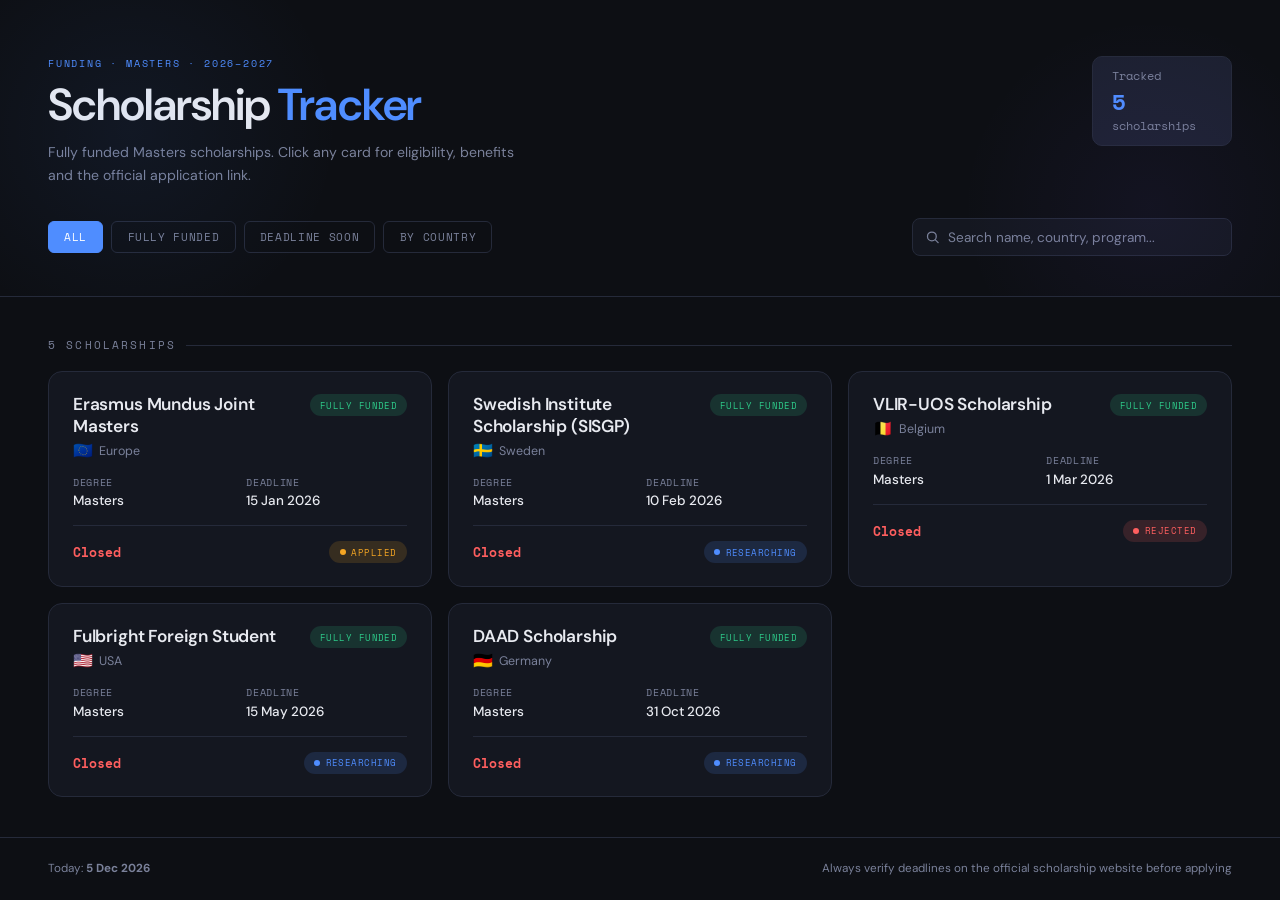
==== scholarship.html @ df886ea0 "Add scholarship tracker page with funding details and application links" ====
<!DOCTYPE html>
<html lang="en">
<head>
<meta charset="UTF-8">
<meta name="viewport" content="width=device-width, initial-scale=1.0">
<title>Scholarships · Fully Funded Masters</title>
<link href="https://fonts.googleapis.com/css2?family=Space+Mono:wght@400;700&family=DM+Sans:wght@300;400;500;600&display=swap" rel="stylesheet">
<style>
  :root {
    --bg: #0d0f14;
    --surface: #141720;
    --surface2: #1c2030;
    --border: #252a3a;
    --accent: #4f8dff;
    --accent2: #7c5cfc;
    --green: #2ecc8a;
    --amber: #f5a623;
    --red: #ff5f5f;
    --text: #e8eaf0;
    --muted: #7a819a;
  }
  * { margin: 0; padding: 0; box-sizing: border-box; }
  body { font-family: 'DM Sans', sans-serif; background: var(--bg); color: var(--text); min-height: 100vh; }

  /* ===== HEADER ===== */
  header {
    padding: 3.5rem 3rem 2.5rem;
    border-bottom: 1px solid var(--border);
    position: relative; overflow: hidden;
  }
  header::before {
    content: ''; position: absolute; top: -80px; left: -80px;
    width: 420px; height: 420px;
    background: radial-gradient(circle, rgba(79,141,255,0.07) 0%, transparent 70%);
    pointer-events: none;
  }
  header::after {
    content: ''; position: absolute; bottom: -100px; right: -60px;
    width: 380px; height: 380px;
    background: radial-gradient(circle, rgba(124,92,252,0.06) 0%, transparent 70%);
    pointer-events: none;
  }
  .header-top { display: flex; align-items: flex-start; justify-content: space-between; flex-wrap: wrap; gap: 1rem; }
  .header-label { font-family: 'Space Mono', monospace; font-size: 10px; letter-spacing: .18em; color: var(--accent); text-transform: uppercase; margin-bottom: .6rem; }
  h1 { font-size: clamp(1.8rem,4vw,2.8rem); font-weight: 600; line-height: 1.1; letter-spacing: -.02em; }
  h1 span { color: var(--accent); }
  .header-sub { font-size: .88rem; color: var(--muted); margin-top: .7rem; max-width: 480px; line-height: 1.6; }
  .stat-badge { background: var(--surface2); border: 1px solid var(--border); border-radius: 10px; padding: .7rem 1.2rem; font-family: 'Space Mono', monospace; font-size: .72rem; color: var(--muted); white-space: nowrap; flex-shrink: 0; line-height: 1.4; min-width: 140px; }
  .stat-badge strong { color: var(--text); display: block; font-size: 1.35rem; margin-top: 3px; }
  .stat-badge .accent { color: var(--accent); }

  /* ===== CONTROLS ===== */
  .controls { display: flex; gap: 1rem; margin-top: 2rem; flex-wrap: wrap; align-items: center; }
  .filters { display: flex; gap: .5rem; flex-wrap: wrap; }
  .filter-btn { font-family: 'Space Mono', monospace; font-size: .68rem; letter-spacing: .06em; padding: .45rem .95rem; border-radius: 6px; border: 1px solid var(--border); background: transparent; color: var(--muted); cursor: pointer; transition: all .2s; text-transform: uppercase; white-space: nowrap; }
  .filter-btn:hover { border-color: var(--accent); color: var(--accent); }
  .filter-btn.active { background: var(--accent); border-color: var(--accent); color: #fff; }
  .search-wrap { position: relative; flex: 1; min-width: 200px; max-width: 320px; margin-left: auto; }
  .search-wrap svg { position: absolute; left: .8rem; top: 50%; transform: translateY(-50%); width: 15px; height: 15px; stroke: var(--muted); pointer-events: none; }
  #search { width: 100%; background: var(--surface); border: 1px solid var(--border); border-radius: 8px; padding: .6rem .8rem .6rem 2.2rem; color: var(--text); font-family: 'DM Sans', sans-serif; font-size: .85rem; transition: border-color .2s; }
  #search:focus { outline: none; border-color: var(--accent); }
  #search::placeholder { color: var(--muted); }

  /* country submenu */
  .country-bar { display: none; gap: .4rem; margin-top: .9rem; flex-wrap: wrap; }
  .country-bar.show { display: flex; }
  .country-chip { font-family: 'Space Mono', monospace; font-size: .64rem; padding: .35rem .7rem; border-radius: 20px; border: 1px solid var(--border); background: var(--surface); color: var(--muted); cursor: pointer; transition: all .2s; }
  .country-chip:hover { border-color: var(--accent2); color: var(--accent2); }
  .country-chip.active { background: var(--accent2); border-color: var(--accent2); color: #fff; }

  /* ===== MAIN / GRID ===== */
  main { padding: 2.5rem 3rem; }
  .section-label { font-family: 'Space Mono', monospace; font-size: .67rem; letter-spacing: .2em; text-transform: uppercase; color: var(--muted); margin-bottom: 1.1rem; display: flex; align-items: center; gap: .6rem; }
  .section-label::after { content: ''; flex: 1; height: 1px; background: var(--border); }
  .cards { display: grid; grid-template-columns: repeat(auto-fill, minmax(320px, 1fr)); gap: 1rem; }

  /* ===== CARD ===== */
  .card { background: var(--surface); border: 1px solid var(--border); border-radius: 14px; padding: 1.4rem 1.5rem; position: relative; overflow: hidden; cursor: pointer; transition: transform .2s, box-shadow .2s, border-color .2s; animation: fadeUp .4s ease both; }
  .card:hover { transform: translateY(-4px); box-shadow: 0 16px 40px rgba(0,0,0,.5); border-color: #353c55; }
  .card::before { content: ''; position: absolute; top: 0; left: 0; right: 0; height: 2px; background: linear-gradient(90deg, var(--accent), var(--accent2)); opacity: 0; transition: opacity .25s; }
  .card:hover::before { opacity: 1; }

  .card-top { display: flex; justify-content: space-between; align-items: flex-start; gap: .6rem; margin-bottom: 1rem; }
  .sch-name { font-size: 1.08rem; font-weight: 600; letter-spacing: -.01em; line-height: 1.25; }
  .sch-country { font-size: .78rem; color: var(--muted); margin-top: .35rem; display: flex; align-items: center; gap: .35rem; }
  .flag { font-size: 1rem; line-height: 1; }

  .fund-tag { font-family: 'Space Mono', monospace; font-size: .56rem; letter-spacing: .05em; text-transform: uppercase; padding: .28rem .6rem; border-radius: 20px; white-space: nowrap; flex-shrink: 0; }
  .fund-full    { background: rgba(46,204,138,.15); color: var(--green); }
  .fund-partial { background: rgba(245,166,35,.15); color: var(--amber); }
  .fund-unknown { background: var(--surface2); color: var(--muted); }

  .meta-grid { display: grid; grid-template-columns: 1fr 1fr; gap: .7rem .8rem; margin-bottom: 1rem; }
  .meta-label { font-size: .6rem; font-family: 'Space Mono', monospace; letter-spacing: .07em; color: var(--muted); text-transform: uppercase; margin-bottom: .2rem; }
  .meta-value { font-size: .84rem; font-weight: 500; color: var(--text); }

  .card-foot { display: flex; align-items: center; justify-content: space-between; gap: .5rem; padding-top: .95rem; border-top: 1px solid var(--border); }
  .countdown { display: flex; align-items: center; gap: .4rem; }
  .countdown-days { font-family: 'Space Mono', monospace; font-size: .82rem; font-weight: 700; }
  .days-open { color: var(--green); } .days-soon { color: var(--amber); } .days-closed { color: var(--red); }
  .countdown-lbl { font-size: .6rem; font-family: 'Space Mono', monospace; color: var(--muted); text-transform: uppercase; letter-spacing: .05em; }

  .status-badge { font-family: 'Space Mono', monospace; font-size: .58rem; letter-spacing: .05em; text-transform: uppercase; padding: .28rem .65rem; border-radius: 20px; white-space: nowrap; display: inline-flex; align-items: center; gap: .35rem; }
  .status-badge::before { content: ''; width: 6px; height: 6px; border-radius: 50%; background: currentColor; }
  .st-researching { background: rgba(79,141,255,.15); color: var(--accent); }
  .st-applied     { background: rgba(245,166,35,.15); color: var(--amber); }
  .st-accepted    { background: rgba(46,204,138,.15); color: var(--green); }
  .st-rejected    { background: rgba(255,95,95,.15); color: var(--red); }

  .card.soon { border-color: rgba(245,166,35,.4); }
  .card.closed { opacity: .6; }

  .empty { padding: 4rem 1rem; text-align: center; color: var(--muted); font-size: .9rem; grid-column: 1 / -1; }
  .empty span { font-size: 2.2rem; display: block; margin-bottom: .7rem; opacity: .5; }

  /* ===== MODAL ===== */
  .modal-overlay { position: fixed; inset: 0; background: rgba(6,8,12,.78); backdrop-filter: blur(4px); display: none; align-items: flex-start; justify-content: center; padding: 5vh 1.25rem; z-index: 50; overflow-y: auto; }
  .modal-overlay.open { display: flex; animation: fadeIn .2s ease; }
  .modal { background: var(--surface); border: 1px solid var(--border); border-radius: 16px; width: 100%; max-width: 620px; box-shadow: 0 24px 70px rgba(0,0,0,.6); animation: fadeUp .3s ease both; position: relative; overflow: hidden; }
  .modal::before { content: ''; position: absolute; top: 0; left: 0; right: 0; height: 3px; background: linear-gradient(90deg, var(--accent), var(--accent2)); }
  .modal-header { padding: 1.7rem 1.8rem 1.3rem; border-bottom: 1px solid var(--border); display: flex; align-items: flex-start; justify-content: space-between; gap: 1rem; }
  .modal-title { font-size: 1.35rem; font-weight: 600; letter-spacing: -.01em; line-height: 1.2; }
  .modal-sub { font-size: .82rem; color: var(--muted); margin-top: .45rem; display: flex; align-items: center; gap: .4rem; }
  .modal-close { background: var(--surface2); border: 1px solid var(--border); color: var(--muted); width: 34px; height: 34px; border-radius: 8px; cursor: pointer; font-size: 1.2rem; line-height: 1; flex-shrink: 0; transition: all .2s; }
  .modal-close:hover { color: var(--red); border-color: var(--red); }
  .modal-body { padding: 1.5rem 1.8rem 1.9rem; }
  .modal-badges { display: flex; gap: .5rem; flex-wrap: wrap; margin-bottom: 1.4rem; }
  .detail-grid { display: grid; grid-template-columns: 1fr 1fr; gap: 1.1rem 1.4rem; margin-bottom: 1.4rem; }
  .detail-item .d-label { font-size: .62rem; font-family: 'Space Mono', monospace; letter-spacing: .08em; text-transform: uppercase; color: var(--muted); margin-bottom: .3rem; }
  .detail-item .d-value { font-size: .95rem; font-weight: 500; }
  .modal-section { margin-top: 1.3rem; }
  .modal-section h4 { font-family: 'Space Mono', monospace; font-size: .64rem; letter-spacing: .12em; text-transform: uppercase; color: var(--accent); margin-bottom: .55rem; }
  .modal-section p { font-size: .88rem; line-height: 1.65; color: var(--text); }
  .modal-section ul { list-style: none; }
  .modal-section li { font-size: .86rem; line-height: 1.5; color: var(--text); padding: .4rem 0 .4rem 1.3rem; position: relative; }
  .modal-section li::before { content: '▸'; position: absolute; left: 0; color: var(--accent2); }
  .modal-link { display: inline-flex; align-items: center; gap: .45rem; margin-top: 1.5rem; font-family: 'Space Mono', monospace; font-size: .78rem; padding: .7rem 1.2rem; border-radius: 9px; background: var(--accent); color: #fff; text-decoration: none; transition: all .2s; }
  .modal-link:hover { background: transparent; color: var(--accent); box-shadow: inset 0 0 0 1px var(--accent); }

  @keyframes fadeIn { from{opacity:0} to{opacity:1} }
  @keyframes fadeUp { from{opacity:0;transform:translateY(14px)} to{opacity:1;transform:translateY(0)} }
  .card:nth-child(1){animation-delay:.03s} .card:nth-child(2){animation-delay:.07s}
  .card:nth-child(3){animation-delay:.11s} .card:nth-child(4){animation-delay:.15s}
  .card:nth-child(5){animation-delay:.19s} .card:nth-child(6){animation-delay:.23s}

  footer { border-top: 1px solid var(--border); padding: 1.4rem 3rem; font-size: .73rem; color: var(--muted); display: flex; justify-content: space-between; flex-wrap: wrap; gap: .5rem; }

  @media (max-width: 640px) {
    header, main, footer { padding-left: 1.25rem; padding-right: 1.25rem; }
    .cards { grid-template-columns: 1fr; }
    .search-wrap { margin-left: 0; max-width: none; }
    .detail-grid { grid-template-columns: 1fr; }
    .modal-header, .modal-body { padding-left: 1.25rem; padding-right: 1.25rem; }
  }
</style>
</head>
<body>

<header>
  <div class="header-top">
    <div>
      <p class="header-label">Funding · Masters · 2026–2027</p>
      <h1>Scholarship <span>Tracker</span></h1>
      <p class="header-sub">Fully funded Masters scholarships. Click any card for eligibility, benefits and the official application link.</p>
    </div>
    <div class="stat-badge">Tracked<strong class="accent" id="total-count">0</strong>scholarships</div>
  </div>

  <div class="controls">
    <div class="filters">
      <button class="filter-btn active" data-filter="all" onclick="setFilter('all',this)">All</button>
      <button class="filter-btn" data-filter="full" onclick="setFilter('full',this)">Fully Funded</button>
      <button class="filter-btn" data-filter="soon" onclick="setFilter('soon',this)">Deadline Soon</button>
      <button class="filter-btn" data-filter="country" onclick="setFilter('country',this)">By Country</button>
    </div>
    <div class="search-wrap">
      <svg viewBox="0 0 24 24" fill="none" stroke-width="2" stroke-linecap="round"><circle cx="11" cy="11" r="7"></circle><line x1="21" y1="21" x2="16.65" y2="16.65"></line></svg>
      <input id="search" type="text" placeholder="Search name, country, program..." oninput="render()">
    </div>
  </div>
  <div class="country-bar" id="country-bar"></div>
</header>

<main>
  <p class="section-label" id="result-label">All scholarships</p>
  <div class="cards" id="cards"></div>
</main>

<div class="modal-overlay" id="modal" onclick="if(event.target===this)closeModal()">
  <div class="modal" role="dialog" aria-modal="true">
    <div class="modal-header">
      <div>
        <div class="modal-title" id="m-name">—</div>
        <div class="modal-sub" id="m-country">—</div>
      </div>
      <button class="modal-close" onclick="closeModal()" aria-label="Close">&times;</button>
    </div>
    <div class="modal-body" id="m-body"></div>
  </div>
</div>

<footer>
  <span>Today: <strong id="today">—</strong></span>
  <span>Always verify deadlines on the official scholarship website before applying</span>
</footer>

<script>
  /* ============================================================
     SCHOLARSHIP DATA — edit here. Deadlines: YYYY-MM-DD
     funding: 'full' | 'partial' | 'unknown'
     status:  'researching' | 'applied' | 'accepted' | 'rejected'
     ============================================================ */
  const SCHOLARSHIPS = [
    {
      name: 'DAAD Scholarship',
      country: 'Germany', flag: '🇩🇪',
      degree: 'Masters',
      deadline: '2026-10-31',
      funding: 'full',
      status: 'researching',
      amount: '€992 / month + travel + insurance',
      duration: '12–24 months',
      link: 'https://www.daad.de/en/',
      summary: 'DAAD funds international students for Masters study at German universities across all disciplines, with a strong development-focus track.',
      benefits: ['Monthly stipend €992', 'Health, accident & liability insurance', 'Travel allowance', 'Study & research subsidy', 'Optional German language course'],
      eligibility: ['Bachelor degree (usually within last 6 years)', 'Min. 2 years work experience for some tracks', 'Language proof (English/German)']
    },
    {
      name: 'Erasmus Mundus Joint Masters',
      country: 'Europe', flag: '🇪🇺',
      degree: 'Masters',
      deadline: '2026-01-15',
      funding: 'full',
      status: 'applied',
      amount: '€1,400 / month + tuition + travel',
      duration: '24 months (2+ countries)',
      link: 'https://www.eacea.ec.europa.eu/scholarships/emjmd-catalogue_en',
      summary: 'Prestigious EU-funded joint Masters programs delivered by consortia of universities across multiple European countries.',
      benefits: ['Full tuition waiver', 'Monthly living allowance €1,400', 'Travel & installation costs', 'Insurance coverage', 'Study in 2+ countries'],
      eligibility: ['Bachelor degree', 'Apply directly to specific EMJM program', 'Strong academic record', 'English proficiency']
    },
    {
      name: 'Fulbright Foreign Student',
      country: 'USA', flag: '🇺🇸',
      degree: 'Masters',
      deadline: '2026-05-15',
      funding: 'full',
      status: 'researching',
      amount: 'Tuition + stipend + airfare + insurance',
      duration: '12–24 months',
      link: 'https://foreign.fulbrightonline.org/',
      summary: 'Flagship US government exchange program funding graduate study, administered locally through binational commissions and US embassies.',
      benefits: ['Full tuition & fees', 'Living stipend', 'Round-trip airfare', 'Health insurance', 'J-1 visa sponsorship'],
      eligibility: ['Bachelor degree', 'Strong leadership record', 'GRE/TOEFL typically required', 'Apply via home-country commission']
    },
    {
      name: 'Swedish Institute Scholarship (SISGP)',
      country: 'Sweden', flag: '🇸🇪',
      degree: 'Masters',
      deadline: '2026-02-10',
      funding: 'full',
      status: 'researching',
      amount: 'SEK 12,000 / month + tuition + travel',
      duration: '12–24 months',
      link: 'https://si.se/en/apply/scholarships/',
      summary: 'SI Scholarships for Global Professionals fund future leaders for Masters study in Sweden, targeting selected countries.',
      benefits: ['Full tuition fee', 'Living allowance SEK 12,000/month', 'Travel grant SEK 15,000', 'Insurance', 'SI Network for Future Global Leaders'],
      eligibility: ['From an eligible country', 'Min. 3,000 hrs work/leadership experience', 'Admitted to eligible Masters program', 'Applied via universityadmissions.se']
    },
    {
      name: 'VLIR-UOS Scholarship',
      country: 'Belgium', flag: '🇧🇪',
      degree: 'Masters',
      deadline: '2026-03-01',
      funding: 'full',
      status: 'rejected',
      amount: 'Tuition + monthly allowance + travel',
      duration: '12–24 months',
      link: 'https://www.vliruos.be/en/scholarships/',
      summary: 'VLIR-UOS funds students from developing countries for selected Masters and training programs at Flemish universities in Belgium.',
      benefits: ['Full tuition coverage', 'Monthly living allowance', 'International travel', 'Insurance & arrival allowance', 'Development-oriented programs'],
      eligibility: ['From a VLIR-UOS eligible country', 'Under age limit (varies)', 'Relevant work experience', 'Admitted to an eligible ICP program']
    }
  ];

  /* ============================================================ */
  const DAY = 86400000;
  const SOON_DAYS = 45;
  let activeFilter = 'all';
  let activeCountry = null;

  const fmtDate = new Intl.DateTimeFormat('en-GB', { day: 'numeric', month: 'short', year: 'numeric' });
  const fundLabel = { full: 'Fully Funded', partial: 'Partial', unknown: 'Unknown' };
  const statusLabel = { researching: 'Researching', applied: 'Applied', accepted: 'Accepted', rejected: 'Rejected' };

  function esc(s) {
    return String(s).replace(/[&<>"']/g, c => ({ '&':'&amp;','<':'&lt;','>':'&gt;','"':'&quot;',"'":'&#39;' }[c]));
  }
  function parseDate(ds) { const [y,m,d] = ds.split('-').map(Number); return Date.UTC(y, m-1, d); }
  function daysLeft(ds) { return Math.round((parseDate(ds) - startOfToday()) / DAY); }
  function startOfToday() { const n = new Date(); return Date.UTC(n.getFullYear(), n.getMonth(), n.getDate()); }
  function prettyDate(ds) { const [y,m,d] = ds.split('-').map(Number); return fmtDate.format(new Date(Date.UTC(y,m-1,d))); }

  function countdownParts(ds) {
    const n = daysLeft(ds);
    if (n < 0)   return { txt: 'Closed',   cls: 'days-closed' };
    if (n === 0) return { txt: 'Today',    cls: 'days-soon' };
    if (n === 1) return { txt: 'Tomorrow', cls: 'days-soon' };
    return { txt: n + ' days', cls: n <= SOON_DAYS ? 'days-soon' : 'days-open' };
  }

  function matchesFilter(s) {
    if (activeFilter === 'full') return s.funding === 'full';
    if (activeFilter === 'soon') { const n = daysLeft(s.deadline); return n >= 0 && n <= SOON_DAYS; }
    if (activeFilter === 'country') return !activeCountry || s.country === activeCountry;
    return true;
  }
  function matchesSearch(s) {
    const q = document.getElementById('search').value.trim().toLowerCase();
    if (!q) return true;
    return (s.name + ' ' + s.country + ' ' + s.degree + ' ' + s.summary).toLowerCase().includes(q);
  }

  function setFilter(f, btn) {
    activeFilter = f;
    document.querySelectorAll('.filter-btn').forEach(b => b.classList.remove('active'));
    btn.classList.add('active');
    document.getElementById('country-bar').classList.toggle('show', f === 'country');
    if (f !== 'country') activeCountry = null;
    render();
  }
  function pickCountry(c, chip) {
    activeCountry = activeCountry === c ? null : c;
    document.querySelectorAll('.country-chip').forEach(x => x.classList.remove('active'));
    if (activeCountry) chip.classList.add('active');
    render();
  }

  function buildCountryBar() {
    const seen = {};
    const bar = document.getElementById('country-bar');
    bar.innerHTML = SCHOLARSHIPS.filter(s => !seen[s.country] && (seen[s.country] = 1))
      .map(s => '<button class="country-chip" onclick="pickCountry(\'' + esc(s.country) + '\',this)">' +
        s.flag + ' ' + esc(s.country) + '</button>').join('');
  }

  function cardHTML(s, i) {
    const cd = countdownParts(s.deadline);
    const closed = daysLeft(s.deadline) < 0;
    const soon = !closed && daysLeft(s.deadline) <= SOON_DAYS;
    return '<div class="card' + (soon ? ' soon' : '') + (closed ? ' closed' : '') + '" onclick="openModal(' + i + ')">' +
      '<div class="card-top"><div>' +
        '<div class="sch-name">' + esc(s.name) + '</div>' +
        '<div class="sch-country"><span class="flag">' + s.flag + '</span>' + esc(s.country) + '</div>' +
      '</div><span class="fund-tag fund-' + s.funding + '">' + fundLabel[s.funding] + '</span></div>' +
      '<div class="meta-grid">' +
        '<div><div class="meta-label">Degree</div><div class="meta-value">' + esc(s.degree) + '</div></div>' +
        '<div><div class="meta-label">Deadline</div><div class="meta-value">' + prettyDate(s.deadline) + '</div></div>' +
      '</div>' +
      '<div class="card-foot">' +
        '<div class="countdown"><span class="countdown-days ' + cd.cls + '">' + cd.txt + '</span>' +
          (closed ? '' : '<span class="countdown-lbl">left</span>') + '</div>' +
        '<span class="status-badge st-' + s.status + '">' + statusLabel[s.status] + '</span>' +
      '</div></div>';
  }

  function render() {
    const list = SCHOLARSHIPS.map((s, i) => ({ s, i }))
      .filter(o => matchesFilter(o.s) && matchesSearch(o.s))
      .sort((a, b) => {
        const ac = daysLeft(a.s.deadline) < 0, bc = daysLeft(b.s.deadline) < 0;
        if (ac !== bc) return ac ? 1 : -1;
        return parseDate(a.s.deadline) - parseDate(b.s.deadline);
      });
    const box = document.getElementById('cards');
    box.innerHTML = list.length
      ? list.map(o => cardHTML(o.s, o.i)).join('')
      : '<div class="empty"><span>🔍</span>No scholarships match your filters.</div>';
    document.getElementById('result-label').textContent =
      list.length + ' ' + (list.length === 1 ? 'scholarship' : 'scholarships') +
      (activeFilter === 'full' ? ' · fully funded' : activeFilter === 'soon' ? ' · deadline soon' :
       activeFilter === 'country' && activeCountry ? ' · ' + activeCountry : '');
  }

  function openModal(i) {
    const s = SCHOLARSHIPS[i];
    document.getElementById('m-name').textContent = s.name;
    document.getElementById('m-country').innerHTML = '<span class="flag">' + s.flag + '</span> ' + esc(s.country) + ' · ' + esc(s.degree);
    const cd = countdownParts(s.deadline);
    document.getElementById('m-body').innerHTML =
      '<div class="modal-badges">' +
        '<span class="fund-tag fund-' + s.funding + '">' + fundLabel[s.funding] + '</span>' +
        '<span class="status-badge st-' + s.status + '">' + statusLabel[s.status] + '</span>' +
      '</div>' +
      '<div class="detail-grid">' +
        '<div class="detail-item"><div class="d-label">Deadline</div><div class="d-value">' + prettyDate(s.deadline) + '</div></div>' +
        '<div class="detail-item"><div class="d-label">Countdown</div><div class="d-value ' + cd.cls + '">' + cd.txt + '</div></div>' +
        '<div class="detail-item"><div class="d-label">Funding</div><div class="d-value">' + esc(s.amount || fundLabel[s.funding]) + '</div></div>' +
        '<div class="detail-item"><div class="d-label">Duration</div><div class="d-value">' + esc(s.duration || '—') + '</div></div>' +
      '</div>' +
      (s.summary ? '<div class="modal-section"><h4>Overview</h4><p>' + esc(s.summary) + '</p></div>' : '') +
      (s.benefits && s.benefits.length ? '<div class="modal-section"><h4>Benefits</h4><ul>' + s.benefits.map(b => '<li>' + esc(b) + '</li>').join('') + '</ul></div>' : '') +
      (s.eligibility && s.eligibility.length ? '<div class="modal-section"><h4>Eligibility</h4><ul>' + s.eligibility.map(e => '<li>' + esc(e) + '</li>').join('') + '</ul></div>' : '') +
      (s.link ? '<a class="modal-link" href="' + esc(s.link) + '" target="_blank" rel="noopener">Official website ↗</a>' : '');
    document.getElementById('modal').classList.add('open');
  }
  function closeModal() { document.getElementById('modal').classList.remove('open'); }
  document.addEventListener('keydown', e => { if (e.key === 'Escape') closeModal(); });

  // init
  document.getElementById('total-count').textContent = SCHOLARSHIPS.length;
  document.getElementById('today').textContent = fmtDate.format(new Date());
  buildCountryBar();
  render();
</script>
</body>
</html>
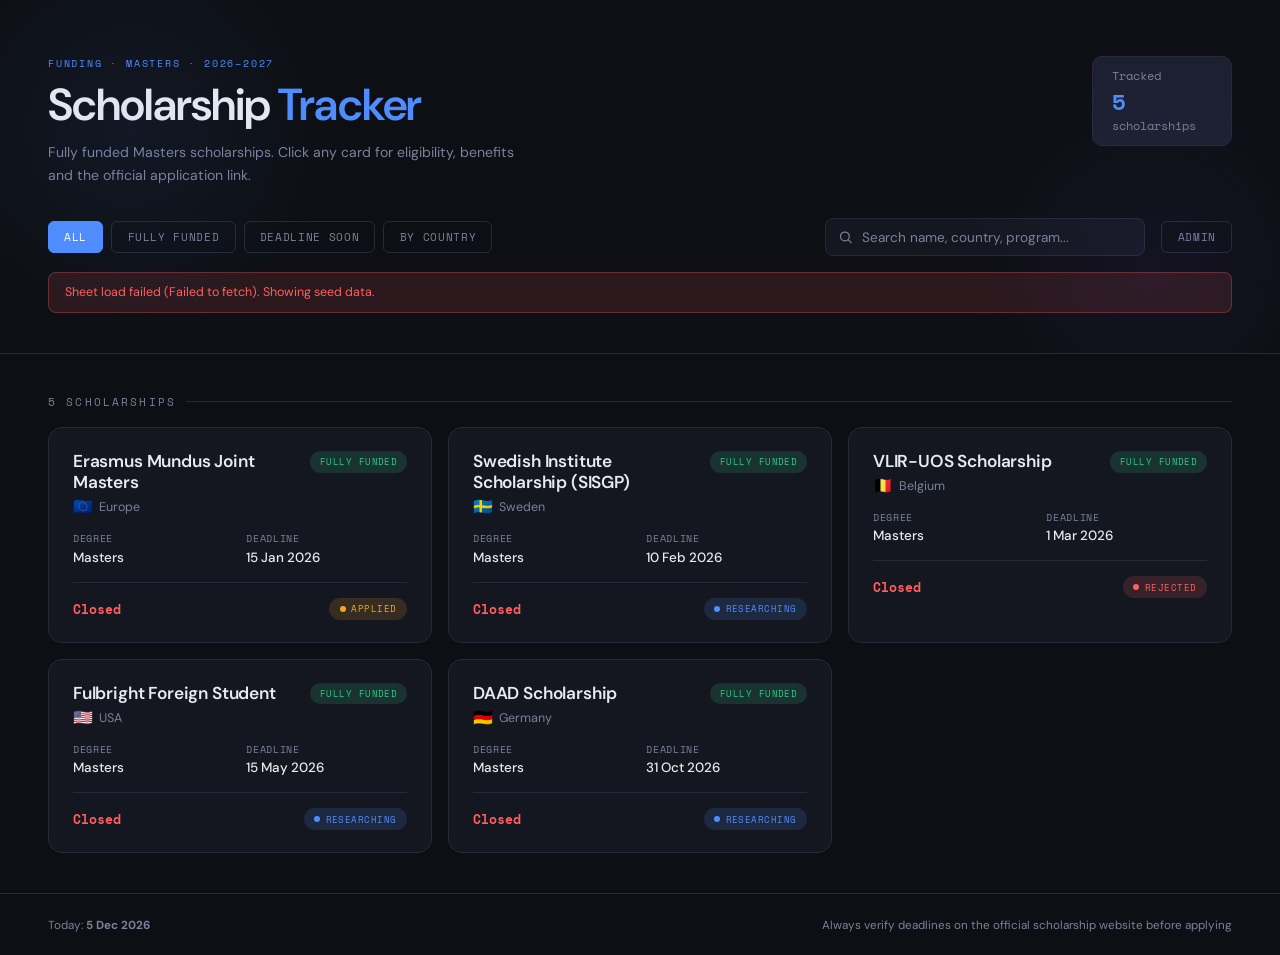
==== commit ffd4e073: "Add Google Sheet CRUD backend and setup instructions for Education Dashboard" ====
--- a/scholarship.html
+++ b/scholarship.html
@@ -5,6 +5,7 @@
 <meta name="viewport" content="width=device-width, initial-scale=1.0">
 <title>Scholarships · Fully Funded Masters</title>
 <link href="https://fonts.googleapis.com/css2?family=Space+Mono:wght@400;700&family=DM+Sans:wght@300;400;500;600&display=swap" rel="stylesheet">
+<script src="sheet-api.js"></script>
 <style>
   :root {
     --bg: #0d0f14;
@@ -137,6 +138,40 @@
   .modal-link { display: inline-flex; align-items: center; gap: .45rem; margin-top: 1.5rem; font-family: 'Space Mono', monospace; font-size: .78rem; padding: .7rem 1.2rem; border-radius: 9px; background: var(--accent); color: #fff; text-decoration: none; transition: all .2s; }
   .modal-link:hover { background: transparent; color: var(--accent); box-shadow: inset 0 0 0 1px var(--accent); }
 
+  /* ===== ADMIN ===== */
+  .admin-btn { font-family: 'Space Mono', monospace; font-size: .68rem; letter-spacing: .06em; padding: .45rem .95rem; border-radius: 6px; border: 1px solid var(--border); background: transparent; color: var(--muted); cursor: pointer; transition: all .2s; text-transform: uppercase; white-space: nowrap; }
+  .admin-btn:hover { border-color: var(--green); color: var(--green); }
+  .admin-btn.on { background: var(--green); border-color: var(--green); color: #04120c; }
+  .add-btn { font-family: 'Space Mono', monospace; font-size: .7rem; letter-spacing: .05em; padding: .5rem 1rem; border-radius: 8px; border: 1px dashed var(--accent2); background: transparent; color: var(--accent2); cursor: pointer; text-transform: uppercase; transition: all .2s; }
+  .add-btn:hover { background: rgba(124,92,252,.12); }
+  .add-row { margin-bottom: 1.1rem; display: none; }
+  body.admin .add-row { display: block; }
+  .banner { font-size: .78rem; padding: .7rem 1rem; border-radius: 8px; margin-top: 1rem; display: none; }
+  .banner.show { display: block; }
+  .banner.warn { background: rgba(245,166,35,.12); color: var(--amber); border: 1px solid rgba(245,166,35,.3); }
+  .banner.err  { background: rgba(255,95,95,.12); color: var(--red); border: 1px solid rgba(255,95,95,.3); }
+
+  .card-actions { display: none; gap: .4rem; margin-top: .8rem; padding-top: .8rem; border-top: 1px dashed var(--border); }
+  body.admin .card-actions { display: flex; }
+  .mini-btn { font-family: 'Space Mono', monospace; font-size: .6rem; letter-spacing: .05em; text-transform: uppercase; padding: .3rem .6rem; border-radius: 6px; border: 1px solid var(--border); background: transparent; color: var(--muted); cursor: pointer; transition: all .2s; }
+  .mini-btn.edit:hover { border-color: var(--accent); color: var(--accent); }
+  .mini-btn.del:hover  { border-color: var(--red); color: var(--red); }
+
+  /* edit form */
+  .form-grid { display: grid; grid-template-columns: 1fr 1fr; gap: 1rem; }
+  .field { display: flex; flex-direction: column; gap: .3rem; }
+  .field.full { grid-column: 1 / -1; }
+  .field label { font-size: .6rem; font-family: 'Space Mono', monospace; letter-spacing: .08em; text-transform: uppercase; color: var(--muted); }
+  .field input, .field select, .field textarea { background: var(--bg); border: 1px solid var(--border); border-radius: 8px; padding: .55rem .7rem; color: var(--text); font-family: 'DM Sans', sans-serif; font-size: .85rem; }
+  .field input:focus, .field select:focus, .field textarea:focus { outline: none; border-color: var(--accent); }
+  .field textarea { resize: vertical; min-height: 70px; }
+  .field .hint { font-size: .62rem; color: var(--muted); }
+  .form-actions { display: flex; gap: .6rem; justify-content: flex-end; margin-top: 1.4rem; }
+  .btn-save { font-family: 'Space Mono', monospace; font-size: .78rem; padding: .65rem 1.3rem; border-radius: 8px; border: none; background: var(--accent); color: #fff; cursor: pointer; }
+  .btn-save:hover { background: var(--accent2); }
+  .btn-cancel { font-family: 'Space Mono', monospace; font-size: .78rem; padding: .65rem 1.3rem; border-radius: 8px; border: 1px solid var(--border); background: transparent; color: var(--muted); cursor: pointer; }
+  .btn-save:disabled { opacity: .5; cursor: default; }
+
   @keyframes fadeIn { from{opacity:0} to{opacity:1} }
   @keyframes fadeUp { from{opacity:0;transform:translateY(14px)} to{opacity:1;transform:translateY(0)} }
   .card:nth-child(1){animation-delay:.03s} .card:nth-child(2){animation-delay:.07s}
@@ -177,14 +212,50 @@
       <svg viewBox="0 0 24 24" fill="none" stroke-width="2" stroke-linecap="round"><circle cx="11" cy="11" r="7"></circle><line x1="21" y1="21" x2="16.65" y2="16.65"></line></svg>
       <input id="search" type="text" placeholder="Search name, country, program..." oninput="render()">
     </div>
+    <button class="admin-btn" id="admin-btn" onclick="toggleAdmin()">Admin</button>
   </div>
   <div class="country-bar" id="country-bar"></div>
+  <div class="banner" id="banner"></div>
 </header>
 
 <main>
+  <div class="add-row"><button class="add-btn" onclick="openEdit(null)">+ Add scholarship</button></div>
   <p class="section-label" id="result-label">All scholarships</p>
   <div class="cards" id="cards"></div>
 </main>
+
+<!-- edit / add modal -->
+<div class="modal-overlay" id="edit-modal" onclick="if(event.target===this)closeEdit()">
+  <div class="modal" role="dialog" aria-modal="true">
+    <div class="modal-header">
+      <div><div class="modal-title" id="edit-title">Add scholarship</div></div>
+      <button class="modal-close" onclick="closeEdit()" aria-label="Close">&times;</button>
+    </div>
+    <div class="modal-body">
+      <form id="edit-form" onsubmit="return saveEdit(event)">
+        <div class="form-grid">
+          <div class="field full"><label>Name</label><input name="name" required></div>
+          <div class="field"><label>Country</label><input name="country"></div>
+          <div class="field"><label>Flag (emoji)</label><input name="flag" placeholder="🇩🇪"></div>
+          <div class="field"><label>Degree</label><input name="degree" value="Masters"></div>
+          <div class="field"><label>Deadline (YYYY-MM-DD)</label><input name="deadline" placeholder="2026-10-31"></div>
+          <div class="field"><label>Funding</label><select name="funding"><option value="full">Fully Funded</option><option value="partial">Partial</option><option value="unknown">Unknown</option></select></div>
+          <div class="field"><label>Status</label><select name="status"><option value="researching">Researching</option><option value="applied">Applied</option><option value="accepted">Accepted</option><option value="rejected">Rejected</option></select></div>
+          <div class="field"><label>Amount</label><input name="amount"></div>
+          <div class="field"><label>Duration</label><input name="duration"></div>
+          <div class="field full"><label>Official link</label><input name="link" placeholder="https://..."></div>
+          <div class="field full"><label>Summary</label><textarea name="summary"></textarea></div>
+          <div class="field full"><label>Benefits</label><textarea name="benefits" placeholder="One per line"></textarea><span class="hint">One item per line</span></div>
+          <div class="field full"><label>Eligibility</label><textarea name="eligibility" placeholder="One per line"></textarea><span class="hint">One item per line</span></div>
+        </div>
+        <div class="form-actions">
+          <button type="button" class="btn-cancel" onclick="closeEdit()">Cancel</button>
+          <button type="submit" class="btn-save" id="save-btn">Save</button>
+        </div>
+      </form>
+    </div>
+  </div>
+</div>
 
 <div class="modal-overlay" id="modal" onclick="if(event.target===this)closeModal()">
   <div class="modal" role="dialog" aria-modal="true">
@@ -209,8 +280,12 @@
      SCHOLARSHIP DATA — edit here. Deadlines: YYYY-MM-DD
      funding: 'full' | 'partial' | 'unknown'
      status:  'researching' | 'applied' | 'accepted' | 'rejected'
+
+     NOTE: This is only fallback/seed data shown before the Google Sheet
+     is connected. Once sheet-api.js has a valid API_URL, cards load from
+     the "Scholarships" tab and this array is ignored. See gsheet/SETUP.md.
      ============================================================ */
-  const SCHOLARSHIPS = [
+  const SEED = [
     {
       name: 'DAAD Scholarship',
       country: 'Germany', flag: '🇩🇪',
@@ -286,8 +361,57 @@
   /* ============================================================ */
   const DAY = 86400000;
   const SOON_DAYS = 45;
+  const SHEET_TAB = 'Untitled';   // tab name in the Google Sheet (rename tab -> update this)
   let activeFilter = 'all';
   let activeCountry = null;
+  let SCHOLARSHIPS = [];   // live data (from Sheet or seed)
+  let ADMIN = false;
+  let editingId = null;
+
+  const listFields = { benefits: 1, eligibility: 1 };
+
+  // Normalize a raw record (from Sheet or seed) into the shape the UI expects.
+  function normalize(r, idx) {
+    const o = Object.assign({}, r);
+    o.id = (r.id !== undefined && r.id !== '') ? String(r.id) : ('seed-' + idx);
+    ['benefits', 'eligibility'].forEach(k => {
+      if (Array.isArray(o[k])) return;
+      const raw = o[k] == null ? '' : String(o[k]);
+      o[k] = raw.split(/\s*\|\s*|\r?\n/).map(s => s.trim()).filter(Boolean);
+    });
+    o.funding = (o.funding || 'unknown').toString().toLowerCase();
+    o.status  = (o.status  || 'researching').toString().toLowerCase();
+    o.deadline = (o.deadline || '').toString().slice(0, 10);
+    o.flag = o.flag || '🎓';
+    o.degree = o.degree || 'Masters';
+    return o;
+  }
+
+  function banner(msg, kind) {
+    const b = document.getElementById('banner');
+    if (!msg) { b.className = 'banner'; return; }
+    b.className = 'banner show ' + (kind || 'warn');
+    b.textContent = msg;
+  }
+
+  async function loadData() {
+    if (window.SHEET && SHEET.configured()) {
+      try {
+        const rows = await SHEET.get(SHEET_TAB);
+        SCHOLARSHIPS = rows.map(normalize);
+        banner('');
+      } catch (err) {
+        SCHOLARSHIPS = SEED.map(normalize);
+        banner('Sheet load failed (' + err.message + '). Showing seed data.', 'err');
+      }
+    } else {
+      SCHOLARSHIPS = SEED.map(normalize);
+      banner('Google Sheet not connected — showing sample data. See gsheet/SETUP.md.', 'warn');
+    }
+    document.getElementById('total-count').textContent = SCHOLARSHIPS.length;
+    buildCountryBar();
+    render();
+  }
 
   const fmtDate = new Intl.DateTimeFormat('en-GB', { day: 'numeric', month: 'short', year: 'numeric' });
   const fundLabel = { full: 'Fully Funded', partial: 'Partial', unknown: 'Unknown' };
@@ -296,12 +420,14 @@
   function esc(s) {
     return String(s).replace(/[&<>"']/g, c => ({ '&':'&amp;','<':'&lt;','>':'&gt;','"':'&quot;',"'":'&#39;' }[c]));
   }
+  function validDate(ds) { return /^\d{4}-\d{2}-\d{2}$/.test(ds || ''); }
   function parseDate(ds) { const [y,m,d] = ds.split('-').map(Number); return Date.UTC(y, m-1, d); }
-  function daysLeft(ds) { return Math.round((parseDate(ds) - startOfToday()) / DAY); }
+  function daysLeft(ds) { if (!validDate(ds)) return Infinity; return Math.round((parseDate(ds) - startOfToday()) / DAY); }
   function startOfToday() { const n = new Date(); return Date.UTC(n.getFullYear(), n.getMonth(), n.getDate()); }
-  function prettyDate(ds) { const [y,m,d] = ds.split('-').map(Number); return fmtDate.format(new Date(Date.UTC(y,m-1,d))); }
+  function prettyDate(ds) { if (!validDate(ds)) return '—'; const [y,m,d] = ds.split('-').map(Number); return fmtDate.format(new Date(Date.UTC(y,m-1,d))); }
 
   function countdownParts(ds) {
+    if (!validDate(ds)) return { txt: 'No date', cls: 'days-open' };
     const n = daysLeft(ds);
     if (n < 0)   return { txt: 'Closed',   cls: 'days-closed' };
     if (n === 0) return { txt: 'Today',    cls: 'days-soon' };
@@ -360,7 +486,11 @@
       '<div class="card-foot">' +
         '<div class="countdown"><span class="countdown-days ' + cd.cls + '">' + cd.txt + '</span>' +
           (closed ? '' : '<span class="countdown-lbl">left</span>') + '</div>' +
-        '<span class="status-badge st-' + s.status + '">' + statusLabel[s.status] + '</span>' +
+        '<span class="status-badge st-' + s.status + '">' + (statusLabel[s.status] || s.status) + '</span>' +
+      '</div>' +
+      '<div class="card-actions">' +
+        '<button class="mini-btn edit" onclick="event.stopPropagation();openEdit(\'' + s.id + '\')">Edit</button>' +
+        '<button class="mini-btn del" onclick="event.stopPropagation();deleteScholarship(\'' + s.id + '\')">Delete</button>' +
       '</div></div>';
   }
 
@@ -401,17 +531,103 @@
       (s.summary ? '<div class="modal-section"><h4>Overview</h4><p>' + esc(s.summary) + '</p></div>' : '') +
       (s.benefits && s.benefits.length ? '<div class="modal-section"><h4>Benefits</h4><ul>' + s.benefits.map(b => '<li>' + esc(b) + '</li>').join('') + '</ul></div>' : '') +
       (s.eligibility && s.eligibility.length ? '<div class="modal-section"><h4>Eligibility</h4><ul>' + s.eligibility.map(e => '<li>' + esc(e) + '</li>').join('') + '</ul></div>' : '') +
-      (s.link ? '<a class="modal-link" href="' + esc(s.link) + '" target="_blank" rel="noopener">Official website ↗</a>' : '');
+      (s.link ? '<a class="modal-link" href="' + esc(s.link) + '" target="_blank" rel="noopener">Official website ↗</a>' : '') +
+      (ADMIN ? '<a class="modal-link" style="background:var(--surface2);color:var(--accent);margin-left:.6rem" href="javascript:void(0)" onclick="closeModal();openEdit(\'' + s.id + '\')">Edit ✎</a>' : '');
     document.getElementById('modal').classList.add('open');
   }
   function closeModal() { document.getElementById('modal').classList.remove('open'); }
-  document.addEventListener('keydown', e => { if (e.key === 'Escape') closeModal(); });
+  document.addEventListener('keydown', e => { if (e.key === 'Escape') { closeModal(); closeEdit(); } });
+
+  /* ===== ADMIN / CRUD ===== */
+  function byId(id) { return SCHOLARSHIPS.find(x => String(x.id) === String(id)); }
+
+  function toggleAdmin() {
+    const btn = document.getElementById('admin-btn');
+    if (ADMIN) {
+      ADMIN = false;
+      if (window.SHEET) SHEET.setToken(null);
+      document.body.classList.remove('admin');
+      btn.classList.remove('on'); btn.textContent = 'Admin';
+      banner('');
+      return;
+    }
+    if (!window.SHEET || !SHEET.configured()) {
+      banner('Connect the Google Sheet first (sheet-api.js + gsheet/SETUP.md) to edit.', 'warn');
+      return;
+    }
+    const t = prompt('Enter admin token (API_TOKEN from Code.gs):');
+    if (!t) return;
+    SHEET.setToken(t.trim());
+    ADMIN = true;
+    document.body.classList.add('admin');
+    btn.classList.add('on'); btn.textContent = 'Admin ✓';
+    banner('Admin mode on. Add / Edit / Delete enabled.', 'warn');
+    render();
+  }
+
+  function openEdit(id) {
+    editingId = id;
+    const f = document.getElementById('edit-form');
+    f.reset();
+    document.getElementById('edit-title').textContent = id ? 'Edit scholarship' : 'Add scholarship';
+    if (id) {
+      const s = byId(id);
+      ['name','country','flag','degree','deadline','funding','status','amount','duration','link','summary'].forEach(k => {
+        if (f.elements[k]) f.elements[k].value = s[k] || '';
+      });
+      f.elements.benefits.value = (s.benefits || []).join('\n');
+      f.elements.eligibility.value = (s.eligibility || []).join('\n');
+    }
+    document.getElementById('edit-modal').classList.add('open');
+  }
+  function closeEdit() { document.getElementById('edit-modal').classList.remove('open'); editingId = null; }
+
+  function linesToPipe(v) {
+    return v.split(/\r?\n/).map(s => s.trim()).filter(Boolean).join(' | ');
+  }
+
+  async function saveEdit(ev) {
+    ev.preventDefault();
+    const f = document.getElementById('edit-form');
+    const btn = document.getElementById('save-btn');
+    const rec = {};
+    ['name','country','flag','degree','deadline','funding','status','amount','duration','link','summary'].forEach(k => {
+      rec[k] = (f.elements[k].value || '').trim();
+    });
+    rec.benefits = linesToPipe(f.elements.benefits.value);
+    rec.eligibility = linesToPipe(f.elements.eligibility.value);
+    btn.disabled = true; btn.textContent = 'Saving…';
+    try {
+      if (editingId) {
+        rec.id = editingId;
+        await SHEET.update(SHEET_TAB, rec);
+      } else {
+        await SHEET.create(SHEET_TAB, rec);
+      }
+      closeEdit();
+      await loadData();
+    } catch (err) {
+      banner('Save failed: ' + err.message, 'err');
+    } finally {
+      btn.disabled = false; btn.textContent = 'Save';
+    }
+    return false;
+  }
+
+  async function deleteScholarship(id) {
+    const s = byId(id);
+    if (!confirm('Delete "' + (s ? s.name : id) + '"? This removes the row from the Sheet.')) return;
+    try {
+      await SHEET.remove(SHEET_TAB, id);
+      await loadData();
+    } catch (err) {
+      banner('Delete failed: ' + err.message, 'err');
+    }
+  }
 
   // init
-  document.getElementById('total-count').textContent = SCHOLARSHIPS.length;
   document.getElementById('today').textContent = fmtDate.format(new Date());
-  buildCountryBar();
-  render();
+  loadData();
 </script>
 </body>
 </html>
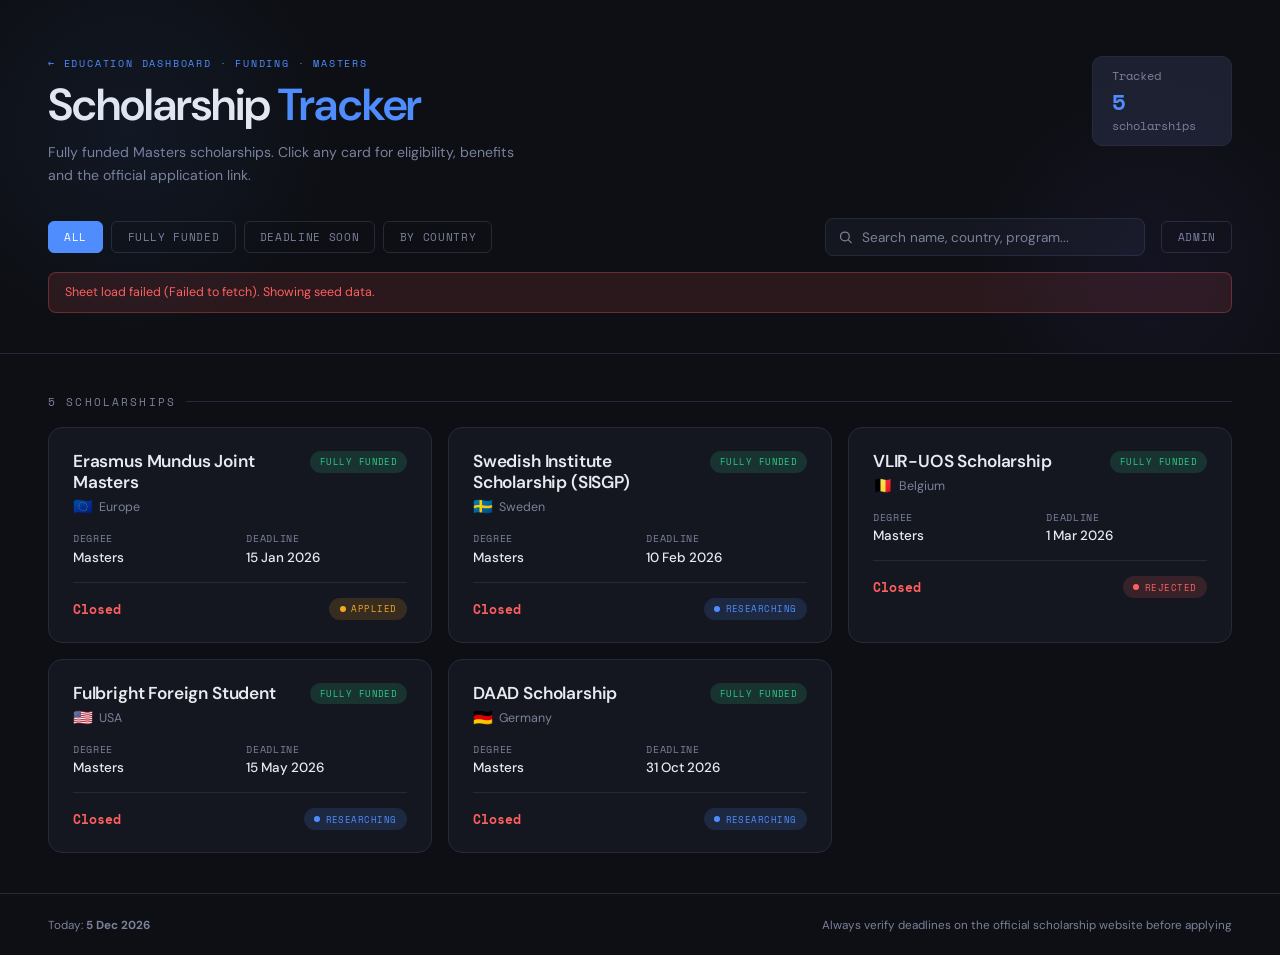
==== commit 18289235: "v" ====
--- a/scholarship.html
+++ b/scholarship.html
@@ -5,7 +5,7 @@
 <meta name="viewport" content="width=device-width, initial-scale=1.0">
 <title>Scholarships · Fully Funded Masters</title>
 <link href="https://fonts.googleapis.com/css2?family=Space+Mono:wght@400;700&family=DM+Sans:wght@300;400;500;600&display=swap" rel="stylesheet">
-<script src="sheet-api.js"></script>
+<script src="assets/sheet-api.js"></script>
 <style>
   :root {
     --bg: #0d0f14;
@@ -194,7 +194,7 @@
 <header>
   <div class="header-top">
     <div>
-      <p class="header-label">Funding · Masters · 2026–2027</p>
+      <p class="header-label"><a href="conferences.html" style="color:var(--accent);text-decoration:none">← Education Dashboard</a> · Funding · Masters</p>
       <h1>Scholarship <span>Tracker</span></h1>
       <p class="header-sub">Fully funded Masters scholarships. Click any card for eligibility, benefits and the official application link.</p>
     </div>
@@ -283,7 +283,7 @@
 
      NOTE: This is only fallback/seed data shown before the Google Sheet
      is connected. Once sheet-api.js has a valid API_URL, cards load from
-     the "Scholarships" tab and this array is ignored. See gsheet/SETUP.md.
+     the Sheet tab and this array is ignored. See backend/SETUP.md.
      ============================================================ */
   const SEED = [
     {
@@ -406,7 +406,7 @@
       }
     } else {
       SCHOLARSHIPS = SEED.map(normalize);
-      banner('Google Sheet not connected — showing sample data. See gsheet/SETUP.md.', 'warn');
+      banner('Google Sheet not connected — showing sample data. See backend/SETUP.md.', 'warn');
     }
     document.getElementById('total-count').textContent = SCHOLARSHIPS.length;
     buildCountryBar();
@@ -552,7 +552,7 @@
       return;
     }
     if (!window.SHEET || !SHEET.configured()) {
-      banner('Connect the Google Sheet first (sheet-api.js + gsheet/SETUP.md) to edit.', 'warn');
+      banner('Connect the Google Sheet first (assets/sheet-api.js + backend/SETUP.md) to edit.', 'warn');
       return;
     }
     const t = prompt('Enter admin token (API_TOKEN from Code.gs):');
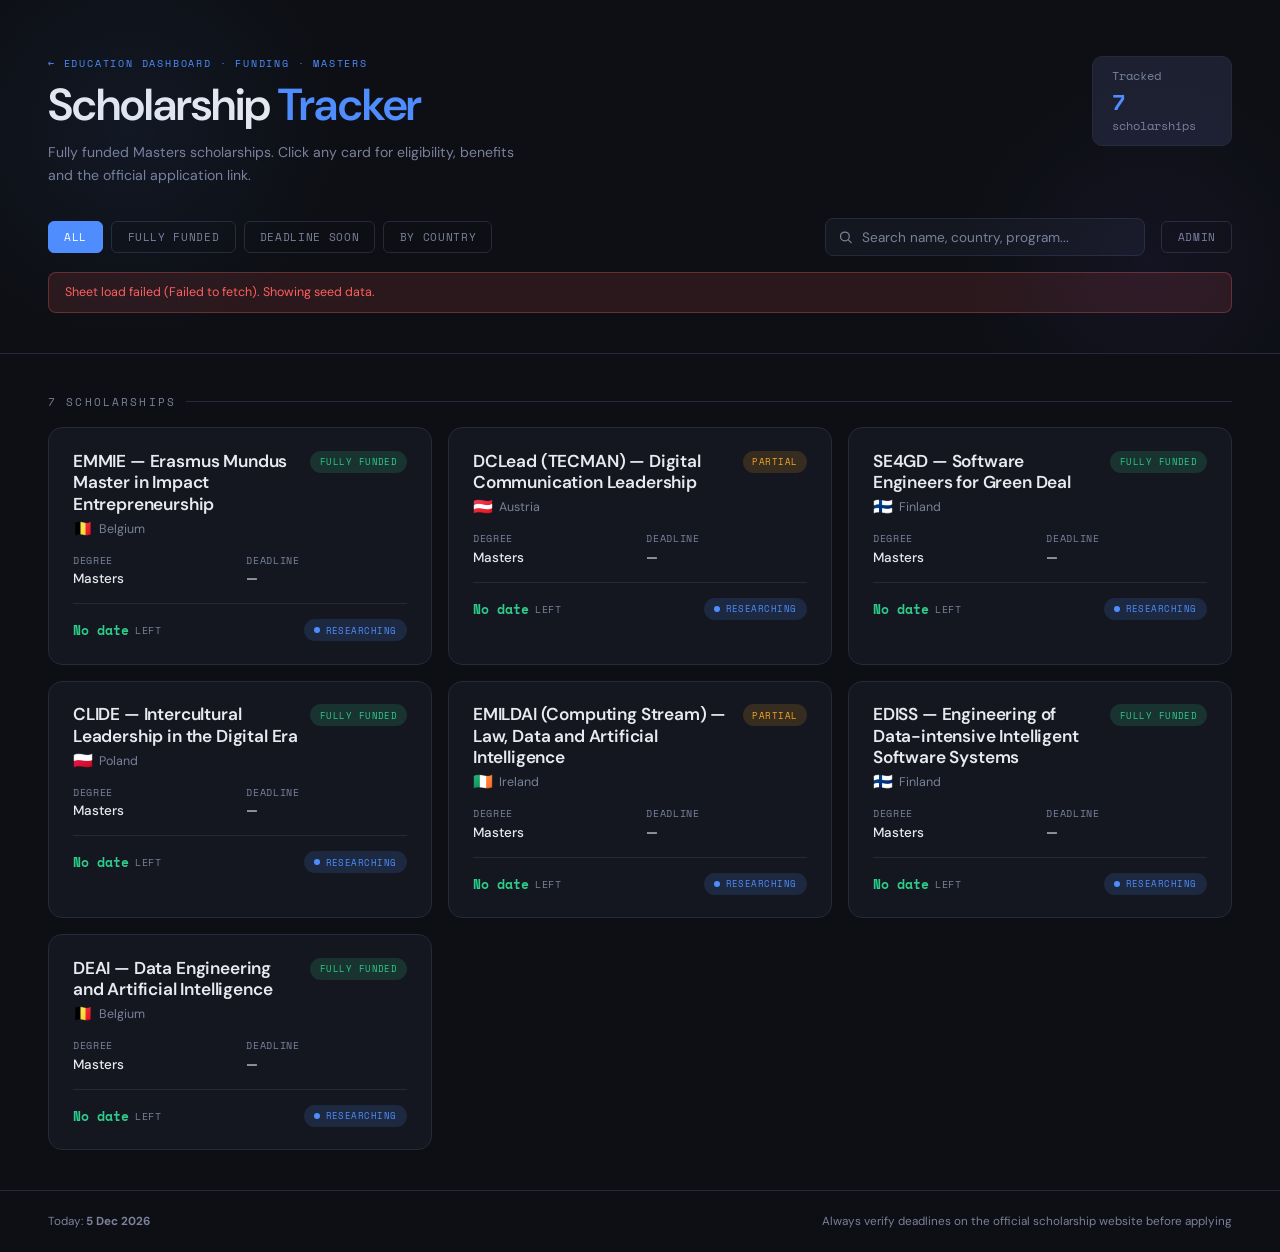
==== commit 9933e7a5: "Update scholarship details for Erasmus Mundus programs and add new entries" ====
--- a/scholarship.html
+++ b/scholarship.html
@@ -287,74 +287,173 @@
      ============================================================ */
   const SEED = [
     {
-      name: 'DAAD Scholarship',
-      country: 'Germany', flag: '🇩🇪',
+      name: 'EMMIE — Erasmus Mundus Master in Impact Entrepreneurship',
+      country: 'Belgium', flag: '🇧🇪',
       degree: 'Masters',
-      deadline: '2026-10-31',
+      deadline: '',
       funding: 'full',
       status: 'researching',
-      amount: '€992 / month + travel + insurance',
-      duration: '12–24 months',
-      link: 'https://www.daad.de/en/',
-      summary: 'DAAD funds international students for Masters study at German universities across all disciplines, with a strong development-focus track.',
-      benefits: ['Monthly stipend €992', 'Health, accident & liability insurance', 'Travel allowance', 'Study & research subsidy', 'Optional German language course'],
-      eligibility: ['Bachelor degree (usually within last 6 years)', 'Min. 2 years work experience for some tracks', 'Language proof (English/German)']
+      amount: 'Full Erasmus Mundus scholarship (tuition, stipend, travel, insurance). Max 2 candidates per country.',
+      duration: '18 months, 90 ECTS',
+      link: 'https://www.emmie.uliege.be',
+      summary: 'Priority tier A (safe, GPA-friendly). Open to any academic background — strongest business-side pick, founder profile is their target. Coordinator: HEC Liege. Partners: ZSEM Zagreb (start), ISM Vilnius. 2026 cycle: scholarship round ~6 Oct 2025 – 6 Jan 2026 — confirm new call date on official site. Apply via Airtable guidelines page.',
+      benefits: [
+        'Bachelor of 240 ECTS (4-year degree qualifies), any field — no GPA cutoff',
+        'English: IELTS/TOEFL min B2, C1 recommended (waived if degree fully taught in English)',
+        'Motivation letter 1500–2500 characters, one page, no AI',
+        'Two recommendation letters (academic and/or professional), uploaded by me',
+        'Optional one-page entrepreneurial project description — strong for my agency background',
+        'CV (Europass), certified diplomas + transcripts, passport, photo, birth certificate'
+      ],
+      eligibility: [
+        'Bachelor of 240 ECTS, any field, English B2 (C1 preferred)',
+        '2 recommendation letters, academic and/or professional',
+        'No written test-waiver needed if Bachelor fully in English',
+        'No GPA cutoff — my 2.96/4.0 does not disqualify'
+      ]
     },
     {
-      name: 'Erasmus Mundus Joint Masters',
-      country: 'Europe', flag: '🇪🇺',
+      name: 'DCLead (TECMAN) — Digital Communication Leadership',
+      country: 'Austria', flag: '🇦🇹',
       degree: 'Masters',
-      deadline: '2026-01-15',
-      funding: 'full',
-      status: 'applied',
-      amount: '€1,400 / month + tuition + travel',
-      duration: '24 months (2+ countries)',
-      link: 'https://www.eacea.ec.europa.eu/scholarships/emjmd-catalogue_en',
-      summary: 'Prestigious EU-funded joint Masters programs delivered by consortia of universities across multiple European countries.',
-      benefits: ['Full tuition waiver', 'Monthly living allowance €1,400', 'Travel & installation costs', 'Insurance coverage', 'Study in 2+ countries'],
-      eligibility: ['Bachelor degree', 'Apply directly to specific EMJM program', 'Strong academic record', 'English proficiency']
+      deadline: '',
+      funding: 'partial',
+      status: 'researching',
+      amount: 'Full Erasmus Mundus scholarship; roughly 50-50 scholarship to self-funded per intake.',
+      duration: '2 years, 120 ECTS',
+      link: 'https://dclead.eu',
+      summary: 'Priority tier A — strongest overall fit. TECMAN track suits CSE, no GPA required, professional references allowed. Coordinator: University of Salzburg (start). Partners: Aalborg Copenhagen, VUB Brussels, Wageningen. Two-phase process (application then registration); English test only needed at phase-2 shortlist. Deadline not published for next cycle — historically ~Dec to mid-Jan.',
+      benefits: [
+        'TECMAN and POLINN tracks need no GPA (ICT4D wants 70%+; my 2.96 ≈ 74%)',
+        'Motivation letter 4000–6000 characters, strict format (Times New Roman/Book Antiqua 12pt, A4, 1.5 spacing, PDF)',
+        'Two recommendation letters, academic or professional — referees confirm via work email/LinkedIn',
+        'English test proof needed only at phase-2 shortlist — argue level in motivation letter for phase 1',
+        'Passport pages required only if shortlisted for scholarship phase 2'
+      ],
+      eligibility: [
+        'Bachelor of 180+ ECTS in IT, telecom, informatics or similar',
+        'No GPA requirement for TECMAN track',
+        '2 recommendation letters, academic or professional',
+        'English proof deferred to shortlist stage'
+      ]
     },
     {
-      name: 'Fulbright Foreign Student',
-      country: 'USA', flag: '🇺🇸',
+      name: 'SE4GD — Software Engineers for Green Deal',
+      country: 'Finland', flag: '🇫🇮',
       degree: 'Masters',
-      deadline: '2026-05-15',
+      deadline: '',
       funding: 'full',
       status: 'researching',
-      amount: 'Tuition + stipend + airfare + insurance',
-      duration: '12–24 months',
-      link: 'https://foreign.fulbrightonline.org/',
-      summary: 'Flagship US government exchange program funding graduate study, administered locally through binational commissions and US embassies.',
-      benefits: ['Full tuition & fees', 'Living stipend', 'Round-trip airfare', 'Health insurance', 'J-1 visa sponsorship'],
-      eligibility: ['Bachelor degree', 'Strong leadership record', 'GRE/TOEFL typically required', 'Apply via home-country commission']
+      amount: 'Full Erasmus Mundus scholarship.',
+      duration: '2 years, 120 ECTS',
+      link: 'https://se4gd.eu',
+      summary: 'Priority tier A — realistic, points-based selection. Coordinator: LUT University. Partners: University of L\'Aquila (start), VU Amsterdam. Scoring: academic record 60 pts (degree match + GPA), motivation 20 pts, track record 20 pts, then RecRight interview up to 40 pts — need ≥50% total and must attend. 2026 cycle: scholarship round ~Dec–Jan; English test result by 31 Jan.',
+      benefits: [
+        'CS/IT/Software Engineering/Information Engineering/Business Informatics backgrounds accepted',
+        'Work experience and references feed the 20-point track record score — plays to my 3 years + agency work',
+        'Motivation letter scored up to 20 of 100 points',
+        'English test can be supplemented ~2 weeks after deadline'
+      ],
+      eligibility: [
+        'Bachelor of 180 ECTS in CS/IT/related; university on WHED database',
+        'IELTS Academic 6.5 or TOEFL iBT 93 — strict, no university-issued certificates',
+        'GPA scored (not a hard cutoff) — 2.96/4.0 ≈ 3.7/5, ~11 of 30 GPA points',
+        'RecRight video interview required, ≥50% total score to pass'
+      ]
     },
     {
-      name: 'Swedish Institute Scholarship (SISGP)',
-      country: 'Sweden', flag: '🇸🇪',
+      name: 'CLIDE — Intercultural Leadership in the Digital Era',
+      country: 'Poland', flag: '🇵🇱',
       degree: 'Masters',
-      deadline: '2026-02-10',
+      deadline: '',
       funding: 'full',
       status: 'researching',
-      amount: 'SEK 12,000 / month + tuition + travel',
-      duration: '12–24 months',
-      link: 'https://si.se/en/apply/scholarships/',
-      summary: 'SI Scholarships for Global Professionals fund future leaders for Masters study in Sweden, targeting selected countries.',
-      benefits: ['Full tuition fee', 'Living allowance SEK 12,000/month', 'Travel grant SEK 15,000', 'Insurance', 'SI Network for Future Global Leaders'],
-      eligibility: ['From an eligible country', 'Min. 3,000 hrs work/leadership experience', 'Admitted to eligible Masters program', 'Applied via universityadmissions.se']
+      amount: 'Full Erasmus Mundus scholarship (~€1,400/month).',
+      duration: '2 years, 120 ECTS',
+      link: 'https://clide.umk.pl',
+      summary: 'Priority tier B — holistic backup. Leadership in Digital Economy track: GPA not a barrier, professional reference and video let me show strengths. Coordinator: Nicolaus Copernicus University Torun, plus partners in Spain, Austria and Morocco. Runs a spring cycle (different from the others) — 2026 intake opened 29 Mar, closed 15 Apr; 2027/2028 round opens ~Feb 2027.',
+      benefits: [
+        'No fixed GPA cutoff — holistic selection',
+        'One academic + one professional recommendation letter accepted',
+        'Video business card (~2 min) lets me showcase founder experience directly',
+        'No previous Erasmus Mundus scholarship allowed'
+      ],
+      eligibility: [
+        'Bachelor in economics, finance, IT, communication, management or related, English B2',
+        '2 recommendation letters: one academic, one professional',
+        'Motivation letter ~3000 characters',
+        'Video business card ~2 minutes required',
+        'Eligibility statement confirming Bachelor qualifies for master\'s entry in Bangladesh'
+      ]
     },
     {
-      name: 'VLIR-UOS Scholarship',
+      name: 'EMILDAI (Computing Stream) — Law, Data and Artificial Intelligence',
+      country: 'Ireland', flag: '🇮🇪',
+      degree: 'Masters',
+      deadline: '',
+      funding: 'partial',
+      status: 'researching',
+      amount: '2026-2028 page lists 24 partial fee waivers + EMILDAI Merit Scholarships + health insurance — confirm full-scholarship availability for my intake.',
+      duration: '2 years, 120 ECTS',
+      link: 'https://emildai.eu',
+      summary: 'Priority tier B — interdisciplinary hedge bridging data and business/policy; accepts computing profiles. Coordinator: Dublin City University. Partners: University of Leon, Italy, France, Erasmus University Rotterdam, FGV Rio. Round 1 (2026-2028) opened 10 Nov 2025, deadline 25 Jan 2026; second self-funded round in spring 2026. Check funding type carefully before committing.',
+      benefits: [
+        'Computing Stream accepts computing/law-adjacent backgrounds',
+        'Holistic selection, no GPA cutoff emphasised',
+        'Referees submit recommendation letters directly (plan for 2)'
+      ],
+      eligibility: [
+        'Bachelor in law, computing or related (I apply Computing Stream)',
+        'English B2+; French or Spanish may be needed for some second-year tracks',
+        '2 recommendation letters via referees',
+        'Motivation letter tailored to law + data + AI'
+      ]
+    },
+    {
+      name: 'EDISS — Engineering of Data-intensive Intelligent Software Systems',
+      country: 'Finland', flag: '🇫🇮',
+      degree: 'Masters',
+      deadline: '',
+      funding: 'full',
+      status: 'researching',
+      amount: 'Full Erasmus Mundus scholarship.',
+      duration: '2 years, 120 ECTS',
+      link: 'https://www.master-ediss.eu',
+      summary: 'Priority tier B — realistic data option, content matches CS degree directly. Coordinator: Abo Akademi University. Partners: University of the Balearic Islands, University of L\'Aquila, Malardalen University. Wants two ACADEMIC references and a motivation video — line up two professors early. 2026 cycle: scholarship round ~Dec–Jan; self-funded round opened 13 Apr 2026; conditional docs due 31 Jul 2026.',
+      benefits: [
+        'CV uses official EDISS template (5 sections incl. work/entrepreneurial experience, up to 4 entries)',
+        'No hard GPA cutoff — state CGPA, max CGPA and grading scale explicitly',
+        'Motivation VIDEO (2 min ± 30s) replaces written letter — answers 3 set questions'
+      ],
+      eligibility: [
+        'Bachelor of 180 ECTS in CS/Software Engineering or equivalent',
+        'TOEFL iBT 93 or IELTS Academic 6.5, no band below 6 — home editions not accepted',
+        '2 recommendation letters, ACADEMIC ONLY, signed with letterhead/stamp preferred',
+        'Certificates proving every experience listed in CV'
+      ]
+    },
+    {
+      name: 'DEAI — Data Engineering and Artificial Intelligence',
       country: 'Belgium', flag: '🇧🇪',
       degree: 'Masters',
-      deadline: '2026-03-01',
+      deadline: '',
       funding: 'full',
-      status: 'rejected',
-      amount: 'Tuition + monthly allowance + travel',
-      duration: '12–24 months',
-      link: 'https://www.vliruos.be/en/scholarships/',
-      summary: 'VLIR-UOS funds students from developing countries for selected Masters and training programs at Flemish universities in Belgium.',
-      benefits: ['Full tuition coverage', 'Monthly living allowance', 'International travel', 'Insurance & arrival allowance', 'Development-oriented programs'],
-      eligibility: ['From a VLIR-UOS eligible country', 'Under age limit (varies)', 'Relevant work experience', 'Admitted to an eligible ICP program']
+      status: 'researching',
+      amount: 'Full Erasmus Mundus scholarship for the grant round.',
+      duration: '2 years, 120 ECTS',
+      link: 'https://deai.ulb.be',
+      summary: 'Priority tier C — ambitious reach. Strong data/AI content but very competitive and academic-leaning (successor to BDMA). Coordinator: ULB Brussels. Partners: UPC Barcelona, TU Wien, University of Padova, Lyon 1. Grant round ~Nov–Jan; self-funded strict deadlines non-EU 30 Apr 2026, EU 30 Jun 2026. Make the cover letter show concrete agency data/analytics work.',
+      benefits: [
+        'Cover letter scored on organisation, sequencing, content, vocabulary, critical thinking, originality, accuracy',
+        'Reference letters scored partly on referee academic standing (H-factor)',
+        'Portal provides templates for transcripts and reference letters — do not email documents'
+      ],
+      eligibility: [
+        'Bachelor of 180 ECTS, Computer Science preferred, university on IAU handbook/recognised rankings',
+        'English B2 by a recognised test',
+        '2 reference letters, referees upload directly via template',
+        'No published GPA cutoff, but very competitive'
+      ]
     }
   ];
 
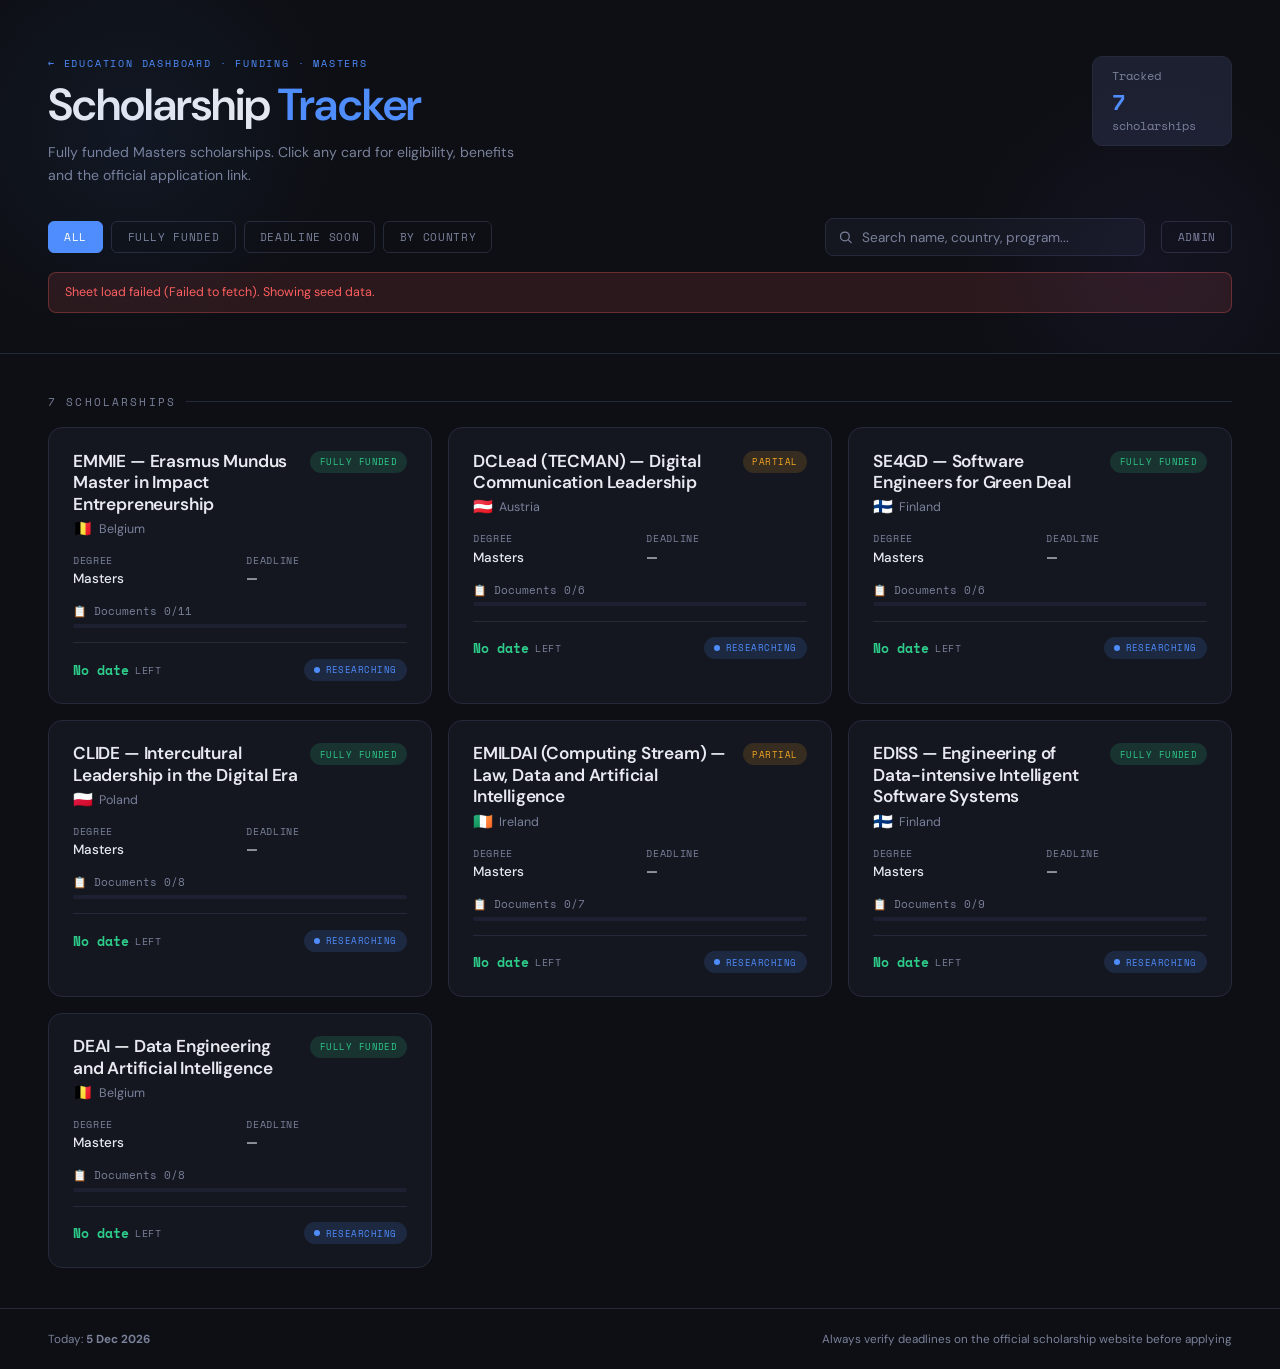
==== commit 83adcab6: "Add document checklist and progress tracking for Erasmus Mundus scholarships" ====
--- a/scholarship.html
+++ b/scholarship.html
@@ -110,6 +110,18 @@
 
   .card.soon { border-color: rgba(245,166,35,.4); }
   .card.closed { opacity: .6; }
+
+  /* ===== DOCS CHECKLIST ===== */
+  .doc-progress { font-size: .68rem; font-family: 'Space Mono', monospace; color: var(--muted); margin-bottom: .9rem; }
+  .doc-progress.done { color: var(--green); }
+  .doc-progress-track { height: 4px; background: var(--surface2); border-radius: 3px; margin-top: .3rem; overflow: hidden; }
+  .doc-progress-fill { height: 100%; background: var(--accent); border-radius: 3px; transition: width .2s; }
+  .doc-progress.done .doc-progress-fill { background: var(--green); }
+  .doc-checklist { display: flex; flex-direction: column; gap: .1rem; }
+  .doc-check-item { display: flex; align-items: flex-start; gap: .55rem; padding: .45rem .3rem; border-radius: 8px; cursor: pointer; font-size: .82rem; line-height: 1.45; color: var(--text); transition: background .15s; }
+  .doc-check-item:hover { background: var(--surface2); }
+  .doc-check-item input[type=checkbox] { margin-top: .2rem; accent-color: var(--accent); width: 15px; height: 15px; flex-shrink: 0; cursor: pointer; }
+  .doc-check-item.checked span { color: var(--muted); text-decoration: line-through; }
 
   .empty { padding: 4rem 1rem; text-align: center; color: var(--muted); font-size: .9rem; grid-column: 1 / -1; }
   .empty span { font-size: 2.2rem; display: block; margin-bottom: .7rem; opacity: .5; }
@@ -457,6 +469,102 @@
     }
   ];
 
+  /* ============================================================
+     PROGRAM_DOCS — the actual document checklist per programme,
+     keyed by exact scholarship "name". Static (doesn't live in the
+     Sheet); only the checked/unchecked state is persisted, in
+     localStorage, shared with conferences.html via the same key.
+     ============================================================ */
+  const PROGRAM_DOCS = {
+    'EMMIE — Erasmus Mundus Master in Impact Entrepreneurship': [
+      'CV in English, Europass format (studies, employment, certificates/awards last 5 years)',
+      'Motivation letter, one page, 1500–2500 characters including spaces, no AI',
+      'All higher education diplomas plus transcript of records in English, officially certified',
+      'English proficiency test (IELTS or TOEFL, not Duolingo) — min B2, C1 recommended, waived if degree fully in English',
+      'Scholarship interest description, one page maximum',
+      'Two recommendation letters (academic and/or professional, not co-workers/family/friends) — I upload them',
+      'Optional: one-page entrepreneurial project description (problem, solution, current stage)',
+      'Passport scan (jpg)',
+      'Photo (jpg)',
+      'Birth certificate in English if available (PDF)',
+      'Residence document if I live outside my nationality country'
+    ],
+    'DCLead (TECMAN) — Digital Communication Leadership': [
+      'Motivation letter, 4000–6000 characters — strict format (Times New Roman/Book Antiqua 12pt, A4, 1.5 spacing, bold title, numbered pages, PDF)',
+      'CV in Europass format',
+      "Bachelor's diploma and transcripts with certified English translation (legalised/Apostille for Salzburg)",
+      'Two recommendation letters (academic or professional) — referees confirm via work email/LinkedIn',
+      'English test proof (IELTS or TOEFL) — needed only at phase-2 shortlist',
+      'Passport, all pages — only if shortlisted for scholarship phase 2'
+    ],
+    'SE4GD — Software Engineers for Green Deal': [
+      'Degree certificate',
+      'Transcript of records',
+      'Motivation letter (scored up to 20 of 100 points)',
+      'CV',
+      'References and evidence of work experience (feeds track record score)',
+      'English test proof: IELTS Academic 6.5 or TOEFL iBT 93'
+    ],
+    'CLIDE — Intercultural Leadership in the Digital Era': [
+      'Online application form, including chosen track',
+      'Motivation letter, around 3000 characters',
+      'CV, Europass format',
+      'Two recommendation letters: one academic, one professional',
+      'Diploma and transcripts with English translation',
+      "Eligibility statement confirming Bachelor qualifies for master's entry in Bangladesh",
+      'Video business card, about 2 minutes',
+      'English proficiency proof'
+    ],
+    'EMILDAI (Computing Stream) — Law, Data and Artificial Intelligence': [
+      'Online application form with personal and academic background',
+      "Bachelor's degree certificate and transcripts in English",
+      'Motivation letter tailored to law, data and AI',
+      'CV',
+      'Referee contact details — referees provide recommendation letters (plan for 2)',
+      'English proficiency proof',
+      'Additional language certificate if required for chosen track'
+    ],
+    'EDISS — Engineering of Data-intensive Intelligent Software Systems': [
+      'Degree certificate, certified, plus English translation',
+      'Transcript of records, certified, plus English translation — state CGPA, max CGPA and grading scale',
+      'Diploma supplement if available',
+      'English test: TOEFL iBT 93 or IELTS Academic 6.5, no band below 6 (home editions not accepted)',
+      'Passport copy',
+      'CV using the official EDISS template (5 sections incl. work/entrepreneurial experience, up to 4 entries)',
+      'Two academic recommendation letters only, signed, letterhead/stamp preferred',
+      'Motivation VIDEO, 2 minutes ± 30 seconds, no written letter',
+      'Certificates proving every experience listed in the CV'
+    ],
+    'DEAI — Data Engineering and Artificial Intelligence': [
+      'Online application form (portal templates — do not email documents)',
+      'CV in English, PDF',
+      'Motivation or cover letter in English',
+      "Certified English translation of Bachelor's degree",
+      'Transcript or academic results entered in the provided Excel template',
+      'Reference letters, uploaded by referees using the provided template',
+      'English proficiency proof',
+      'Passport'
+    ]
+  };
+
+  function docsKey(name) { return 'sch_docs::' + name; }
+  function getDocChecks(name, count) {
+    let arr = [];
+    try { arr = JSON.parse(localStorage.getItem(docsKey(name)) || '[]'); } catch (e) { arr = []; }
+    if (!Array.isArray(arr)) arr = [];
+    while (arr.length < count) arr.push(false);
+    return arr;
+  }
+  function toggleDocCheck(i, idx) {
+    const s = SCHOLARSHIPS[i];
+    const docs = PROGRAM_DOCS[s.name] || [];
+    const arr = getDocChecks(s.name, docs.length);
+    arr[idx] = !arr[idx];
+    localStorage.setItem(docsKey(s.name), JSON.stringify(arr));
+    openModal(i);
+    render();
+  }
+
   /* ============================================================ */
   const DAY = 86400000;
   const SOON_DAYS = 45;
@@ -573,6 +681,9 @@
     const cd = countdownParts(s.deadline);
     const closed = daysLeft(s.deadline) < 0;
     const soon = !closed && daysLeft(s.deadline) <= SOON_DAYS;
+    const docs = PROGRAM_DOCS[s.name] || [];
+    const docChecks = docs.length ? getDocChecks(s.name, docs.length) : [];
+    const docsDone = docChecks.filter(Boolean).length;
     return '<div class="card' + (soon ? ' soon' : '') + (closed ? ' closed' : '') + '" onclick="openModal(' + i + ')">' +
       '<div class="card-top"><div>' +
         '<div class="sch-name">' + esc(s.name) + '</div>' +
@@ -582,6 +693,8 @@
         '<div><div class="meta-label">Degree</div><div class="meta-value">' + esc(s.degree) + '</div></div>' +
         '<div><div class="meta-label">Deadline</div><div class="meta-value">' + prettyDate(s.deadline) + '</div></div>' +
       '</div>' +
+      (docs.length ? '<div class="doc-progress' + (docsDone === docs.length ? ' done' : '') + '">📋 Documents ' + docsDone + '/' + docs.length +
+        '<div class="doc-progress-track"><div class="doc-progress-fill" style="width:' + Math.round(docsDone / docs.length * 100) + '%"></div></div></div>' : '') +
       '<div class="card-foot">' +
         '<div class="countdown"><span class="countdown-days ' + cd.cls + '">' + cd.txt + '</span>' +
           (closed ? '' : '<span class="countdown-lbl">left</span>') + '</div>' +
@@ -609,6 +722,20 @@
       list.length + ' ' + (list.length === 1 ? 'scholarship' : 'scholarships') +
       (activeFilter === 'full' ? ' · fully funded' : activeFilter === 'soon' ? ' · deadline soon' :
        activeFilter === 'country' && activeCountry ? ' · ' + activeCountry : '');
+  }
+
+  function docsChecklistHTML(s, i) {
+    const docs = PROGRAM_DOCS[s.name] || [];
+    if (!docs.length) return '';
+    const checks = getDocChecks(s.name, docs.length);
+    const done = checks.filter(Boolean).length;
+    return '<div class="modal-section"><h4>Documents Checklist · ' + done + '/' + docs.length + '</h4>' +
+      '<div class="doc-checklist">' + docs.map((d, idx) =>
+        '<label class="doc-check-item' + (checks[idx] ? ' checked' : '') + '">' +
+          '<input type="checkbox" ' + (checks[idx] ? 'checked' : '') + ' onchange="toggleDocCheck(' + i + ',' + idx + ')">' +
+          '<span>' + esc(d) + '</span>' +
+        '</label>'
+      ).join('') + '</div></div>';
   }
 
   function openModal(i) {
@@ -630,6 +757,7 @@
       (s.summary ? '<div class="modal-section"><h4>Overview</h4><p>' + esc(s.summary) + '</p></div>' : '') +
       (s.benefits && s.benefits.length ? '<div class="modal-section"><h4>Benefits</h4><ul>' + s.benefits.map(b => '<li>' + esc(b) + '</li>').join('') + '</ul></div>' : '') +
       (s.eligibility && s.eligibility.length ? '<div class="modal-section"><h4>Eligibility</h4><ul>' + s.eligibility.map(e => '<li>' + esc(e) + '</li>').join('') + '</ul></div>' : '') +
+      docsChecklistHTML(s, i) +
       (s.link ? '<a class="modal-link" href="' + esc(s.link) + '" target="_blank" rel="noopener">Official website ↗</a>' : '') +
       (ADMIN ? '<a class="modal-link" style="background:var(--surface2);color:var(--accent);margin-left:.6rem" href="javascript:void(0)" onclick="closeModal();openEdit(\'' + s.id + '\')">Edit ✎</a>' : '');
     document.getElementById('modal').classList.add('open');
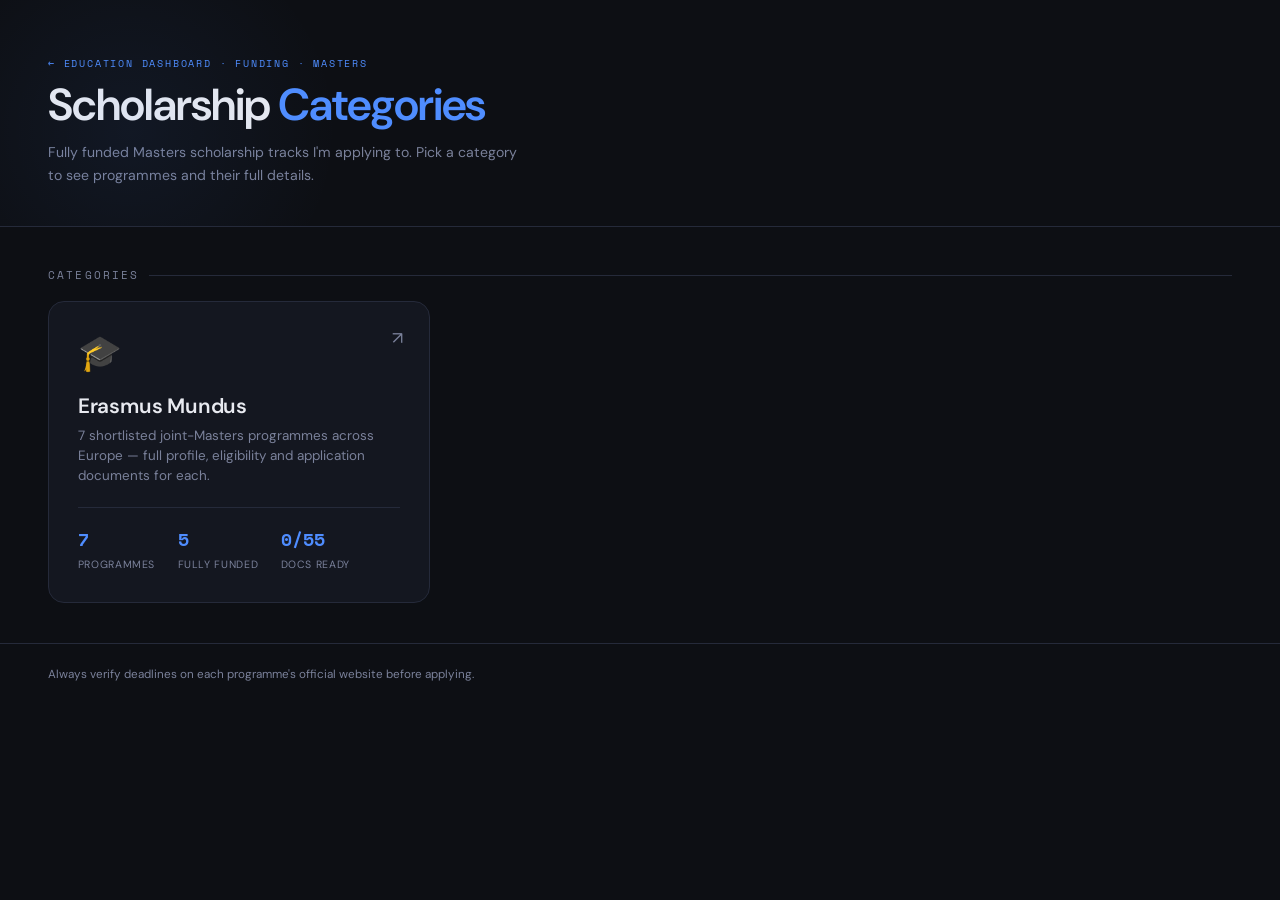
==== commit 59d65e61: "Add Erasmus Mundus programmes data and create program overview pages - Introduced `erasmus-data.js` " ====
--- a/scholarship.html
+++ b/scholarship.html
@@ -3,9 +3,9 @@
 <head>
 <meta charset="UTF-8">
 <meta name="viewport" content="width=device-width, initial-scale=1.0">
-<title>Scholarships · Fully Funded Masters</title>
+<title>Scholarships</title>
 <link href="https://fonts.googleapis.com/css2?family=Space+Mono:wght@400;700&family=DM+Sans:wght@300;400;500;600&display=swap" rel="stylesheet">
-<script src="assets/sheet-api.js"></script>
+<script src="assets/erasmus-data.js"></script>
 <style>
   :root {
     --bg: #0d0f14;
@@ -16,845 +16,87 @@
     --accent2: #7c5cfc;
     --green: #2ecc8a;
     --amber: #f5a623;
-    --red: #ff5f5f;
     --text: #e8eaf0;
     --muted: #7a819a;
   }
   * { margin: 0; padding: 0; box-sizing: border-box; }
   body { font-family: 'DM Sans', sans-serif; background: var(--bg); color: var(--text); min-height: 100vh; }
 
-  /* ===== HEADER ===== */
-  header {
-    padding: 3.5rem 3rem 2.5rem;
-    border-bottom: 1px solid var(--border);
-    position: relative; overflow: hidden;
-  }
-  header::before {
-    content: ''; position: absolute; top: -80px; left: -80px;
-    width: 420px; height: 420px;
-    background: radial-gradient(circle, rgba(79,141,255,0.07) 0%, transparent 70%);
-    pointer-events: none;
-  }
-  header::after {
-    content: ''; position: absolute; bottom: -100px; right: -60px;
-    width: 380px; height: 380px;
-    background: radial-gradient(circle, rgba(124,92,252,0.06) 0%, transparent 70%);
-    pointer-events: none;
-  }
-  .header-top { display: flex; align-items: flex-start; justify-content: space-between; flex-wrap: wrap; gap: 1rem; }
+  header { padding: 3.5rem 3rem 2.5rem; border-bottom: 1px solid var(--border); position: relative; overflow: hidden; }
+  header::before { content: ''; position: absolute; top: -80px; left: -80px; width: 420px; height: 420px; background: radial-gradient(circle, rgba(79,141,255,0.07) 0%, transparent 70%); pointer-events: none; }
   .header-label { font-family: 'Space Mono', monospace; font-size: 10px; letter-spacing: .18em; color: var(--accent); text-transform: uppercase; margin-bottom: .6rem; }
+  .header-label a { color: var(--accent); text-decoration: none; }
   h1 { font-size: clamp(1.8rem,4vw,2.8rem); font-weight: 600; line-height: 1.1; letter-spacing: -.02em; }
   h1 span { color: var(--accent); }
   .header-sub { font-size: .88rem; color: var(--muted); margin-top: .7rem; max-width: 480px; line-height: 1.6; }
-  .stat-badge { background: var(--surface2); border: 1px solid var(--border); border-radius: 10px; padding: .7rem 1.2rem; font-family: 'Space Mono', monospace; font-size: .72rem; color: var(--muted); white-space: nowrap; flex-shrink: 0; line-height: 1.4; min-width: 140px; }
-  .stat-badge strong { color: var(--text); display: block; font-size: 1.35rem; margin-top: 3px; }
-  .stat-badge .accent { color: var(--accent); }
 
-  /* ===== CONTROLS ===== */
-  .controls { display: flex; gap: 1rem; margin-top: 2rem; flex-wrap: wrap; align-items: center; }
-  .filters { display: flex; gap: .5rem; flex-wrap: wrap; }
-  .filter-btn { font-family: 'Space Mono', monospace; font-size: .68rem; letter-spacing: .06em; padding: .45rem .95rem; border-radius: 6px; border: 1px solid var(--border); background: transparent; color: var(--muted); cursor: pointer; transition: all .2s; text-transform: uppercase; white-space: nowrap; }
-  .filter-btn:hover { border-color: var(--accent); color: var(--accent); }
-  .filter-btn.active { background: var(--accent); border-color: var(--accent); color: #fff; }
-  .search-wrap { position: relative; flex: 1; min-width: 200px; max-width: 320px; margin-left: auto; }
-  .search-wrap svg { position: absolute; left: .8rem; top: 50%; transform: translateY(-50%); width: 15px; height: 15px; stroke: var(--muted); pointer-events: none; }
-  #search { width: 100%; background: var(--surface); border: 1px solid var(--border); border-radius: 8px; padding: .6rem .8rem .6rem 2.2rem; color: var(--text); font-family: 'DM Sans', sans-serif; font-size: .85rem; transition: border-color .2s; }
-  #search:focus { outline: none; border-color: var(--accent); }
-  #search::placeholder { color: var(--muted); }
-
-  /* country submenu */
-  .country-bar { display: none; gap: .4rem; margin-top: .9rem; flex-wrap: wrap; }
-  .country-bar.show { display: flex; }
-  .country-chip { font-family: 'Space Mono', monospace; font-size: .64rem; padding: .35rem .7rem; border-radius: 20px; border: 1px solid var(--border); background: var(--surface); color: var(--muted); cursor: pointer; transition: all .2s; }
-  .country-chip:hover { border-color: var(--accent2); color: var(--accent2); }
-  .country-chip.active { background: var(--accent2); border-color: var(--accent2); color: #fff; }
-
-  /* ===== MAIN / GRID ===== */
   main { padding: 2.5rem 3rem; }
   .section-label { font-family: 'Space Mono', monospace; font-size: .67rem; letter-spacing: .2em; text-transform: uppercase; color: var(--muted); margin-bottom: 1.1rem; display: flex; align-items: center; gap: .6rem; }
   .section-label::after { content: ''; flex: 1; height: 1px; background: var(--border); }
-  .cards { display: grid; grid-template-columns: repeat(auto-fill, minmax(320px, 1fr)); gap: 1rem; }
+  .cat-grid { display: grid; grid-template-columns: repeat(auto-fill, minmax(300px, 1fr)); gap: 1.2rem; }
 
-  /* ===== CARD ===== */
-  .card { background: var(--surface); border: 1px solid var(--border); border-radius: 14px; padding: 1.4rem 1.5rem; position: relative; overflow: hidden; cursor: pointer; transition: transform .2s, box-shadow .2s, border-color .2s; animation: fadeUp .4s ease both; }
-  .card:hover { transform: translateY(-4px); box-shadow: 0 16px 40px rgba(0,0,0,.5); border-color: #353c55; }
-  .card::before { content: ''; position: absolute; top: 0; left: 0; right: 0; height: 2px; background: linear-gradient(90deg, var(--accent), var(--accent2)); opacity: 0; transition: opacity .25s; }
-  .card:hover::before { opacity: 1; }
+  .cat-card { background: var(--surface); border: 1px solid var(--border); border-radius: 16px; padding: 1.8rem; text-decoration: none; color: var(--text); display: block; position: relative; overflow: hidden; transition: transform .2s, border-color .2s, box-shadow .2s; }
+  .cat-card::before { content: ''; position: absolute; top: 0; left: 0; right: 0; height: 3px; background: linear-gradient(90deg, var(--accent), var(--accent2)); opacity: 0; transition: opacity .25s; }
+  .cat-card:hover { transform: translateY(-4px); border-color: #353c55; box-shadow: 0 16px 40px rgba(0,0,0,.5); }
+  .cat-card:hover::before { opacity: 1; }
+  .cat-icon { font-size: 2.2rem; margin-bottom: 1rem; }
+  .cat-title { font-size: 1.3rem; font-weight: 600; letter-spacing: -.01em; }
+  .cat-sub { font-size: .84rem; color: var(--muted); margin-top: .4rem; line-height: 1.5; }
+  .cat-stats { display: flex; gap: 1.4rem; margin-top: 1.3rem; padding-top: 1.1rem; border-top: 1px solid var(--border); }
+  .cat-stat b { display: block; font-family: 'Space Mono', monospace; font-size: 1.1rem; color: var(--accent); }
+  .cat-stat span { font-size: .66rem; color: var(--muted); text-transform: uppercase; letter-spacing: .06em; }
+  .cat-arrow { position: absolute; top: 1.6rem; right: 1.6rem; color: var(--muted); font-size: 1.1rem; transition: transform .2s, color .2s; }
+  .cat-card:hover .cat-arrow { transform: translate(3px,-3px); color: var(--accent); }
 
-  .card-top { display: flex; justify-content: space-between; align-items: flex-start; gap: .6rem; margin-bottom: 1rem; }
-  .sch-name { font-size: 1.08rem; font-weight: 600; letter-spacing: -.01em; line-height: 1.25; }
-  .sch-country { font-size: .78rem; color: var(--muted); margin-top: .35rem; display: flex; align-items: center; gap: .35rem; }
-  .flag { font-size: 1rem; line-height: 1; }
-
-  .fund-tag { font-family: 'Space Mono', monospace; font-size: .56rem; letter-spacing: .05em; text-transform: uppercase; padding: .28rem .6rem; border-radius: 20px; white-space: nowrap; flex-shrink: 0; }
-  .fund-full    { background: rgba(46,204,138,.15); color: var(--green); }
-  .fund-partial { background: rgba(245,166,35,.15); color: var(--amber); }
-  .fund-unknown { background: var(--surface2); color: var(--muted); }
-
-  .meta-grid { display: grid; grid-template-columns: 1fr 1fr; gap: .7rem .8rem; margin-bottom: 1rem; }
-  .meta-label { font-size: .6rem; font-family: 'Space Mono', monospace; letter-spacing: .07em; color: var(--muted); text-transform: uppercase; margin-bottom: .2rem; }
-  .meta-value { font-size: .84rem; font-weight: 500; color: var(--text); }
-
-  .card-foot { display: flex; align-items: center; justify-content: space-between; gap: .5rem; padding-top: .95rem; border-top: 1px solid var(--border); }
-  .countdown { display: flex; align-items: center; gap: .4rem; }
-  .countdown-days { font-family: 'Space Mono', monospace; font-size: .82rem; font-weight: 700; }
-  .days-open { color: var(--green); } .days-soon { color: var(--amber); } .days-closed { color: var(--red); }
-  .countdown-lbl { font-size: .6rem; font-family: 'Space Mono', monospace; color: var(--muted); text-transform: uppercase; letter-spacing: .05em; }
-
-  .status-badge { font-family: 'Space Mono', monospace; font-size: .58rem; letter-spacing: .05em; text-transform: uppercase; padding: .28rem .65rem; border-radius: 20px; white-space: nowrap; display: inline-flex; align-items: center; gap: .35rem; }
-  .status-badge::before { content: ''; width: 6px; height: 6px; border-radius: 50%; background: currentColor; }
-  .st-researching { background: rgba(79,141,255,.15); color: var(--accent); }
-  .st-applied     { background: rgba(245,166,35,.15); color: var(--amber); }
-  .st-accepted    { background: rgba(46,204,138,.15); color: var(--green); }
-  .st-rejected    { background: rgba(255,95,95,.15); color: var(--red); }
-
-  .card.soon { border-color: rgba(245,166,35,.4); }
-  .card.closed { opacity: .6; }
-
-  /* ===== DOCS CHECKLIST ===== */
-  .doc-progress { font-size: .68rem; font-family: 'Space Mono', monospace; color: var(--muted); margin-bottom: .9rem; }
-  .doc-progress.done { color: var(--green); }
-  .doc-progress-track { height: 4px; background: var(--surface2); border-radius: 3px; margin-top: .3rem; overflow: hidden; }
-  .doc-progress-fill { height: 100%; background: var(--accent); border-radius: 3px; transition: width .2s; }
-  .doc-progress.done .doc-progress-fill { background: var(--green); }
-  .doc-checklist { display: flex; flex-direction: column; gap: .1rem; }
-  .doc-check-item { display: flex; align-items: flex-start; gap: .55rem; padding: .45rem .3rem; border-radius: 8px; cursor: pointer; font-size: .82rem; line-height: 1.45; color: var(--text); transition: background .15s; }
-  .doc-check-item:hover { background: var(--surface2); }
-  .doc-check-item input[type=checkbox] { margin-top: .2rem; accent-color: var(--accent); width: 15px; height: 15px; flex-shrink: 0; cursor: pointer; }
-  .doc-check-item.checked span { color: var(--muted); text-decoration: line-through; }
-
-  .empty { padding: 4rem 1rem; text-align: center; color: var(--muted); font-size: .9rem; grid-column: 1 / -1; }
-  .empty span { font-size: 2.2rem; display: block; margin-bottom: .7rem; opacity: .5; }
-
-  /* ===== MODAL ===== */
-  .modal-overlay { position: fixed; inset: 0; background: rgba(6,8,12,.78); backdrop-filter: blur(4px); display: none; align-items: flex-start; justify-content: center; padding: 5vh 1.25rem; z-index: 50; overflow-y: auto; }
-  .modal-overlay.open { display: flex; animation: fadeIn .2s ease; }
-  .modal { background: var(--surface); border: 1px solid var(--border); border-radius: 16px; width: 100%; max-width: 620px; box-shadow: 0 24px 70px rgba(0,0,0,.6); animation: fadeUp .3s ease both; position: relative; overflow: hidden; }
-  .modal::before { content: ''; position: absolute; top: 0; left: 0; right: 0; height: 3px; background: linear-gradient(90deg, var(--accent), var(--accent2)); }
-  .modal-header { padding: 1.7rem 1.8rem 1.3rem; border-bottom: 1px solid var(--border); display: flex; align-items: flex-start; justify-content: space-between; gap: 1rem; }
-  .modal-title { font-size: 1.35rem; font-weight: 600; letter-spacing: -.01em; line-height: 1.2; }
-  .modal-sub { font-size: .82rem; color: var(--muted); margin-top: .45rem; display: flex; align-items: center; gap: .4rem; }
-  .modal-close { background: var(--surface2); border: 1px solid var(--border); color: var(--muted); width: 34px; height: 34px; border-radius: 8px; cursor: pointer; font-size: 1.2rem; line-height: 1; flex-shrink: 0; transition: all .2s; }
-  .modal-close:hover { color: var(--red); border-color: var(--red); }
-  .modal-body { padding: 1.5rem 1.8rem 1.9rem; }
-  .modal-badges { display: flex; gap: .5rem; flex-wrap: wrap; margin-bottom: 1.4rem; }
-  .detail-grid { display: grid; grid-template-columns: 1fr 1fr; gap: 1.1rem 1.4rem; margin-bottom: 1.4rem; }
-  .detail-item .d-label { font-size: .62rem; font-family: 'Space Mono', monospace; letter-spacing: .08em; text-transform: uppercase; color: var(--muted); margin-bottom: .3rem; }
-  .detail-item .d-value { font-size: .95rem; font-weight: 500; }
-  .modal-section { margin-top: 1.3rem; }
-  .modal-section h4 { font-family: 'Space Mono', monospace; font-size: .64rem; letter-spacing: .12em; text-transform: uppercase; color: var(--accent); margin-bottom: .55rem; }
-  .modal-section p { font-size: .88rem; line-height: 1.65; color: var(--text); }
-  .modal-section ul { list-style: none; }
-  .modal-section li { font-size: .86rem; line-height: 1.5; color: var(--text); padding: .4rem 0 .4rem 1.3rem; position: relative; }
-  .modal-section li::before { content: '▸'; position: absolute; left: 0; color: var(--accent2); }
-  .modal-link { display: inline-flex; align-items: center; gap: .45rem; margin-top: 1.5rem; font-family: 'Space Mono', monospace; font-size: .78rem; padding: .7rem 1.2rem; border-radius: 9px; background: var(--accent); color: #fff; text-decoration: none; transition: all .2s; }
-  .modal-link:hover { background: transparent; color: var(--accent); box-shadow: inset 0 0 0 1px var(--accent); }
-
-  /* ===== ADMIN ===== */
-  .admin-btn { font-family: 'Space Mono', monospace; font-size: .68rem; letter-spacing: .06em; padding: .45rem .95rem; border-radius: 6px; border: 1px solid var(--border); background: transparent; color: var(--muted); cursor: pointer; transition: all .2s; text-transform: uppercase; white-space: nowrap; }
-  .admin-btn:hover { border-color: var(--green); color: var(--green); }
-  .admin-btn.on { background: var(--green); border-color: var(--green); color: #04120c; }
-  .add-btn { font-family: 'Space Mono', monospace; font-size: .7rem; letter-spacing: .05em; padding: .5rem 1rem; border-radius: 8px; border: 1px dashed var(--accent2); background: transparent; color: var(--accent2); cursor: pointer; text-transform: uppercase; transition: all .2s; }
-  .add-btn:hover { background: rgba(124,92,252,.12); }
-  .add-row { margin-bottom: 1.1rem; display: none; }
-  body.admin .add-row { display: block; }
-  .banner { font-size: .78rem; padding: .7rem 1rem; border-radius: 8px; margin-top: 1rem; display: none; }
-  .banner.show { display: block; }
-  .banner.warn { background: rgba(245,166,35,.12); color: var(--amber); border: 1px solid rgba(245,166,35,.3); }
-  .banner.err  { background: rgba(255,95,95,.12); color: var(--red); border: 1px solid rgba(255,95,95,.3); }
-
-  .card-actions { display: none; gap: .4rem; margin-top: .8rem; padding-top: .8rem; border-top: 1px dashed var(--border); }
-  body.admin .card-actions { display: flex; }
-  .mini-btn { font-family: 'Space Mono', monospace; font-size: .6rem; letter-spacing: .05em; text-transform: uppercase; padding: .3rem .6rem; border-radius: 6px; border: 1px solid var(--border); background: transparent; color: var(--muted); cursor: pointer; transition: all .2s; }
-  .mini-btn.edit:hover { border-color: var(--accent); color: var(--accent); }
-  .mini-btn.del:hover  { border-color: var(--red); color: var(--red); }
-
-  /* edit form */
-  .form-grid { display: grid; grid-template-columns: 1fr 1fr; gap: 1rem; }
-  .field { display: flex; flex-direction: column; gap: .3rem; }
-  .field.full { grid-column: 1 / -1; }
-  .field label { font-size: .6rem; font-family: 'Space Mono', monospace; letter-spacing: .08em; text-transform: uppercase; color: var(--muted); }
-  .field input, .field select, .field textarea { background: var(--bg); border: 1px solid var(--border); border-radius: 8px; padding: .55rem .7rem; color: var(--text); font-family: 'DM Sans', sans-serif; font-size: .85rem; }
-  .field input:focus, .field select:focus, .field textarea:focus { outline: none; border-color: var(--accent); }
-  .field textarea { resize: vertical; min-height: 70px; }
-  .field .hint { font-size: .62rem; color: var(--muted); }
-  .form-actions { display: flex; gap: .6rem; justify-content: flex-end; margin-top: 1.4rem; }
-  .btn-save { font-family: 'Space Mono', monospace; font-size: .78rem; padding: .65rem 1.3rem; border-radius: 8px; border: none; background: var(--accent); color: #fff; cursor: pointer; }
-  .btn-save:hover { background: var(--accent2); }
-  .btn-cancel { font-family: 'Space Mono', monospace; font-size: .78rem; padding: .65rem 1.3rem; border-radius: 8px; border: 1px solid var(--border); background: transparent; color: var(--muted); cursor: pointer; }
-  .btn-save:disabled { opacity: .5; cursor: default; }
-
-  @keyframes fadeIn { from{opacity:0} to{opacity:1} }
-  @keyframes fadeUp { from{opacity:0;transform:translateY(14px)} to{opacity:1;transform:translateY(0)} }
-  .card:nth-child(1){animation-delay:.03s} .card:nth-child(2){animation-delay:.07s}
-  .card:nth-child(3){animation-delay:.11s} .card:nth-child(4){animation-delay:.15s}
-  .card:nth-child(5){animation-delay:.19s} .card:nth-child(6){animation-delay:.23s}
-
-  footer { border-top: 1px solid var(--border); padding: 1.4rem 3rem; font-size: .73rem; color: var(--muted); display: flex; justify-content: space-between; flex-wrap: wrap; gap: .5rem; }
+  footer { border-top: 1px solid var(--border); padding: 1.4rem 3rem; font-size: .73rem; color: var(--muted); }
 
   @media (max-width: 640px) {
     header, main, footer { padding-left: 1.25rem; padding-right: 1.25rem; }
-    .cards { grid-template-columns: 1fr; }
-    .search-wrap { margin-left: 0; max-width: none; }
-    .detail-grid { grid-template-columns: 1fr; }
-    .modal-header, .modal-body { padding-left: 1.25rem; padding-right: 1.25rem; }
   }
 </style>
 </head>
 <body>
 
 <header>
-  <div class="header-top">
-    <div>
-      <p class="header-label"><a href="conferences.html" style="color:var(--accent);text-decoration:none">← Education Dashboard</a> · Funding · Masters</p>
-      <h1>Scholarship <span>Tracker</span></h1>
-      <p class="header-sub">Fully funded Masters scholarships. Click any card for eligibility, benefits and the official application link.</p>
-    </div>
-    <div class="stat-badge">Tracked<strong class="accent" id="total-count">0</strong>scholarships</div>
+  <div>
+    <p class="header-label"><a href="conferences.html">← Education Dashboard</a> · Funding · Masters</p>
+    <h1>Scholarship <span>Categories</span></h1>
+    <p class="header-sub">Fully funded Masters scholarship tracks I'm applying to. Pick a category to see programmes and their full details.</p>
   </div>
-
-  <div class="controls">
-    <div class="filters">
-      <button class="filter-btn active" data-filter="all" onclick="setFilter('all',this)">All</button>
-      <button class="filter-btn" data-filter="full" onclick="setFilter('full',this)">Fully Funded</button>
-      <button class="filter-btn" data-filter="soon" onclick="setFilter('soon',this)">Deadline Soon</button>
-      <button class="filter-btn" data-filter="country" onclick="setFilter('country',this)">By Country</button>
-    </div>
-    <div class="search-wrap">
-      <svg viewBox="0 0 24 24" fill="none" stroke-width="2" stroke-linecap="round"><circle cx="11" cy="11" r="7"></circle><line x1="21" y1="21" x2="16.65" y2="16.65"></line></svg>
-      <input id="search" type="text" placeholder="Search name, country, program..." oninput="render()">
-    </div>
-    <button class="admin-btn" id="admin-btn" onclick="toggleAdmin()">Admin</button>
-  </div>
-  <div class="country-bar" id="country-bar"></div>
-  <div class="banner" id="banner"></div>
 </header>
 
 <main>
-  <div class="add-row"><button class="add-btn" onclick="openEdit(null)">+ Add scholarship</button></div>
-  <p class="section-label" id="result-label">All scholarships</p>
-  <div class="cards" id="cards"></div>
+  <p class="section-label">Categories</p>
+  <div class="cat-grid" id="cat-grid"></div>
 </main>
 
-<!-- edit / add modal -->
-<div class="modal-overlay" id="edit-modal" onclick="if(event.target===this)closeEdit()">
-  <div class="modal" role="dialog" aria-modal="true">
-    <div class="modal-header">
-      <div><div class="modal-title" id="edit-title">Add scholarship</div></div>
-      <button class="modal-close" onclick="closeEdit()" aria-label="Close">&times;</button>
-    </div>
-    <div class="modal-body">
-      <form id="edit-form" onsubmit="return saveEdit(event)">
-        <div class="form-grid">
-          <div class="field full"><label>Name</label><input name="name" required></div>
-          <div class="field"><label>Country</label><input name="country"></div>
-          <div class="field"><label>Flag (emoji)</label><input name="flag" placeholder="🇩🇪"></div>
-          <div class="field"><label>Degree</label><input name="degree" value="Masters"></div>
-          <div class="field"><label>Deadline (YYYY-MM-DD)</label><input name="deadline" placeholder="2026-10-31"></div>
-          <div class="field"><label>Funding</label><select name="funding"><option value="full">Fully Funded</option><option value="partial">Partial</option><option value="unknown">Unknown</option></select></div>
-          <div class="field"><label>Status</label><select name="status"><option value="researching">Researching</option><option value="applied">Applied</option><option value="accepted">Accepted</option><option value="rejected">Rejected</option></select></div>
-          <div class="field"><label>Amount</label><input name="amount"></div>
-          <div class="field"><label>Duration</label><input name="duration"></div>
-          <div class="field full"><label>Official link</label><input name="link" placeholder="https://..."></div>
-          <div class="field full"><label>Summary</label><textarea name="summary"></textarea></div>
-          <div class="field full"><label>Benefits</label><textarea name="benefits" placeholder="One per line"></textarea><span class="hint">One item per line</span></div>
-          <div class="field full"><label>Eligibility</label><textarea name="eligibility" placeholder="One per line"></textarea><span class="hint">One item per line</span></div>
-        </div>
-        <div class="form-actions">
-          <button type="button" class="btn-cancel" onclick="closeEdit()">Cancel</button>
-          <button type="submit" class="btn-save" id="save-btn">Save</button>
-        </div>
-      </form>
-    </div>
-  </div>
-</div>
-
-<div class="modal-overlay" id="modal" onclick="if(event.target===this)closeModal()">
-  <div class="modal" role="dialog" aria-modal="true">
-    <div class="modal-header">
-      <div>
-        <div class="modal-title" id="m-name">—</div>
-        <div class="modal-sub" id="m-country">—</div>
-      </div>
-      <button class="modal-close" onclick="closeModal()" aria-label="Close">&times;</button>
-    </div>
-    <div class="modal-body" id="m-body"></div>
-  </div>
-</div>
-
 <footer>
-  <span>Today: <strong id="today">—</strong></span>
-  <span>Always verify deadlines on the official scholarship website before applying</span>
+  <span>Always verify deadlines on each programme's official website before applying.</span>
 </footer>
 
 <script>
-  /* ============================================================
-     SCHOLARSHIP DATA — edit here. Deadlines: YYYY-MM-DD
-     funding: 'full' | 'partial' | 'unknown'
-     status:  'researching' | 'applied' | 'accepted' | 'rejected'
-
-     NOTE: This is only fallback/seed data shown before the Google Sheet
-     is connected. Once sheet-api.js has a valid API_URL, cards load from
-     the Sheet tab and this array is ignored. See backend/SETUP.md.
-     ============================================================ */
-  const SEED = [
-    {
-      name: 'EMMIE — Erasmus Mundus Master in Impact Entrepreneurship',
-      country: 'Belgium', flag: '🇧🇪',
-      degree: 'Masters',
-      deadline: '',
-      funding: 'full',
-      status: 'researching',
-      amount: 'Full Erasmus Mundus scholarship (tuition, stipend, travel, insurance). Max 2 candidates per country.',
-      duration: '18 months, 90 ECTS',
-      link: 'https://www.emmie.uliege.be',
-      summary: 'Priority tier A (safe, GPA-friendly). Open to any academic background — strongest business-side pick, founder profile is their target. Coordinator: HEC Liege. Partners: ZSEM Zagreb (start), ISM Vilnius. 2026 cycle: scholarship round ~6 Oct 2025 – 6 Jan 2026 — confirm new call date on official site. Apply via Airtable guidelines page.',
-      benefits: [
-        'Bachelor of 240 ECTS (4-year degree qualifies), any field — no GPA cutoff',
-        'English: IELTS/TOEFL min B2, C1 recommended (waived if degree fully taught in English)',
-        'Motivation letter 1500–2500 characters, one page, no AI',
-        'Two recommendation letters (academic and/or professional), uploaded by me',
-        'Optional one-page entrepreneurial project description — strong for my agency background',
-        'CV (Europass), certified diplomas + transcripts, passport, photo, birth certificate'
-      ],
-      eligibility: [
-        'Bachelor of 240 ECTS, any field, English B2 (C1 preferred)',
-        '2 recommendation letters, academic and/or professional',
-        'No written test-waiver needed if Bachelor fully in English',
-        'No GPA cutoff — my 2.96/4.0 does not disqualify'
-      ]
-    },
-    {
-      name: 'DCLead (TECMAN) — Digital Communication Leadership',
-      country: 'Austria', flag: '🇦🇹',
-      degree: 'Masters',
-      deadline: '',
-      funding: 'partial',
-      status: 'researching',
-      amount: 'Full Erasmus Mundus scholarship; roughly 50-50 scholarship to self-funded per intake.',
-      duration: '2 years, 120 ECTS',
-      link: 'https://dclead.eu',
-      summary: 'Priority tier A — strongest overall fit. TECMAN track suits CSE, no GPA required, professional references allowed. Coordinator: University of Salzburg (start). Partners: Aalborg Copenhagen, VUB Brussels, Wageningen. Two-phase process (application then registration); English test only needed at phase-2 shortlist. Deadline not published for next cycle — historically ~Dec to mid-Jan.',
-      benefits: [
-        'TECMAN and POLINN tracks need no GPA (ICT4D wants 70%+; my 2.96 ≈ 74%)',
-        'Motivation letter 4000–6000 characters, strict format (Times New Roman/Book Antiqua 12pt, A4, 1.5 spacing, PDF)',
-        'Two recommendation letters, academic or professional — referees confirm via work email/LinkedIn',
-        'English test proof needed only at phase-2 shortlist — argue level in motivation letter for phase 1',
-        'Passport pages required only if shortlisted for scholarship phase 2'
-      ],
-      eligibility: [
-        'Bachelor of 180+ ECTS in IT, telecom, informatics or similar',
-        'No GPA requirement for TECMAN track',
-        '2 recommendation letters, academic or professional',
-        'English proof deferred to shortlist stage'
-      ]
-    },
-    {
-      name: 'SE4GD — Software Engineers for Green Deal',
-      country: 'Finland', flag: '🇫🇮',
-      degree: 'Masters',
-      deadline: '',
-      funding: 'full',
-      status: 'researching',
-      amount: 'Full Erasmus Mundus scholarship.',
-      duration: '2 years, 120 ECTS',
-      link: 'https://se4gd.eu',
-      summary: 'Priority tier A — realistic, points-based selection. Coordinator: LUT University. Partners: University of L\'Aquila (start), VU Amsterdam. Scoring: academic record 60 pts (degree match + GPA), motivation 20 pts, track record 20 pts, then RecRight interview up to 40 pts — need ≥50% total and must attend. 2026 cycle: scholarship round ~Dec–Jan; English test result by 31 Jan.',
-      benefits: [
-        'CS/IT/Software Engineering/Information Engineering/Business Informatics backgrounds accepted',
-        'Work experience and references feed the 20-point track record score — plays to my 3 years + agency work',
-        'Motivation letter scored up to 20 of 100 points',
-        'English test can be supplemented ~2 weeks after deadline'
-      ],
-      eligibility: [
-        'Bachelor of 180 ECTS in CS/IT/related; university on WHED database',
-        'IELTS Academic 6.5 or TOEFL iBT 93 — strict, no university-issued certificates',
-        'GPA scored (not a hard cutoff) — 2.96/4.0 ≈ 3.7/5, ~11 of 30 GPA points',
-        'RecRight video interview required, ≥50% total score to pass'
-      ]
-    },
-    {
-      name: 'CLIDE — Intercultural Leadership in the Digital Era',
-      country: 'Poland', flag: '🇵🇱',
-      degree: 'Masters',
-      deadline: '',
-      funding: 'full',
-      status: 'researching',
-      amount: 'Full Erasmus Mundus scholarship (~€1,400/month).',
-      duration: '2 years, 120 ECTS',
-      link: 'https://clide.umk.pl',
-      summary: 'Priority tier B — holistic backup. Leadership in Digital Economy track: GPA not a barrier, professional reference and video let me show strengths. Coordinator: Nicolaus Copernicus University Torun, plus partners in Spain, Austria and Morocco. Runs a spring cycle (different from the others) — 2026 intake opened 29 Mar, closed 15 Apr; 2027/2028 round opens ~Feb 2027.',
-      benefits: [
-        'No fixed GPA cutoff — holistic selection',
-        'One academic + one professional recommendation letter accepted',
-        'Video business card (~2 min) lets me showcase founder experience directly',
-        'No previous Erasmus Mundus scholarship allowed'
-      ],
-      eligibility: [
-        'Bachelor in economics, finance, IT, communication, management or related, English B2',
-        '2 recommendation letters: one academic, one professional',
-        'Motivation letter ~3000 characters',
-        'Video business card ~2 minutes required',
-        'Eligibility statement confirming Bachelor qualifies for master\'s entry in Bangladesh'
-      ]
-    },
-    {
-      name: 'EMILDAI (Computing Stream) — Law, Data and Artificial Intelligence',
-      country: 'Ireland', flag: '🇮🇪',
-      degree: 'Masters',
-      deadline: '',
-      funding: 'partial',
-      status: 'researching',
-      amount: '2026-2028 page lists 24 partial fee waivers + EMILDAI Merit Scholarships + health insurance — confirm full-scholarship availability for my intake.',
-      duration: '2 years, 120 ECTS',
-      link: 'https://emildai.eu',
-      summary: 'Priority tier B — interdisciplinary hedge bridging data and business/policy; accepts computing profiles. Coordinator: Dublin City University. Partners: University of Leon, Italy, France, Erasmus University Rotterdam, FGV Rio. Round 1 (2026-2028) opened 10 Nov 2025, deadline 25 Jan 2026; second self-funded round in spring 2026. Check funding type carefully before committing.',
-      benefits: [
-        'Computing Stream accepts computing/law-adjacent backgrounds',
-        'Holistic selection, no GPA cutoff emphasised',
-        'Referees submit recommendation letters directly (plan for 2)'
-      ],
-      eligibility: [
-        'Bachelor in law, computing or related (I apply Computing Stream)',
-        'English B2+; French or Spanish may be needed for some second-year tracks',
-        '2 recommendation letters via referees',
-        'Motivation letter tailored to law + data + AI'
-      ]
-    },
-    {
-      name: 'EDISS — Engineering of Data-intensive Intelligent Software Systems',
-      country: 'Finland', flag: '🇫🇮',
-      degree: 'Masters',
-      deadline: '',
-      funding: 'full',
-      status: 'researching',
-      amount: 'Full Erasmus Mundus scholarship.',
-      duration: '2 years, 120 ECTS',
-      link: 'https://www.master-ediss.eu',
-      summary: 'Priority tier B — realistic data option, content matches CS degree directly. Coordinator: Abo Akademi University. Partners: University of the Balearic Islands, University of L\'Aquila, Malardalen University. Wants two ACADEMIC references and a motivation video — line up two professors early. 2026 cycle: scholarship round ~Dec–Jan; self-funded round opened 13 Apr 2026; conditional docs due 31 Jul 2026.',
-      benefits: [
-        'CV uses official EDISS template (5 sections incl. work/entrepreneurial experience, up to 4 entries)',
-        'No hard GPA cutoff — state CGPA, max CGPA and grading scale explicitly',
-        'Motivation VIDEO (2 min ± 30s) replaces written letter — answers 3 set questions'
-      ],
-      eligibility: [
-        'Bachelor of 180 ECTS in CS/Software Engineering or equivalent',
-        'TOEFL iBT 93 or IELTS Academic 6.5, no band below 6 — home editions not accepted',
-        '2 recommendation letters, ACADEMIC ONLY, signed with letterhead/stamp preferred',
-        'Certificates proving every experience listed in CV'
-      ]
-    },
-    {
-      name: 'DEAI — Data Engineering and Artificial Intelligence',
-      country: 'Belgium', flag: '🇧🇪',
-      degree: 'Masters',
-      deadline: '',
-      funding: 'full',
-      status: 'researching',
-      amount: 'Full Erasmus Mundus scholarship for the grant round.',
-      duration: '2 years, 120 ECTS',
-      link: 'https://deai.ulb.be',
-      summary: 'Priority tier C — ambitious reach. Strong data/AI content but very competitive and academic-leaning (successor to BDMA). Coordinator: ULB Brussels. Partners: UPC Barcelona, TU Wien, University of Padova, Lyon 1. Grant round ~Nov–Jan; self-funded strict deadlines non-EU 30 Apr 2026, EU 30 Jun 2026. Make the cover letter show concrete agency data/analytics work.',
-      benefits: [
-        'Cover letter scored on organisation, sequencing, content, vocabulary, critical thinking, originality, accuracy',
-        'Reference letters scored partly on referee academic standing (H-factor)',
-        'Portal provides templates for transcripts and reference letters — do not email documents'
-      ],
-      eligibility: [
-        'Bachelor of 180 ECTS, Computer Science preferred, university on IAU handbook/recognised rankings',
-        'English B2 by a recognised test',
-        '2 reference letters, referees upload directly via template',
-        'No published GPA cutoff, but very competitive'
-      ]
-    }
-  ];
-
-  /* ============================================================
-     PROGRAM_DOCS — the actual document checklist per programme,
-     keyed by exact scholarship "name". Static (doesn't live in the
-     Sheet); only the checked/unchecked state is persisted, in
-     localStorage, shared with conferences.html via the same key.
-     ============================================================ */
-  const PROGRAM_DOCS = {
-    'EMMIE — Erasmus Mundus Master in Impact Entrepreneurship': [
-      'CV in English, Europass format (studies, employment, certificates/awards last 5 years)',
-      'Motivation letter, one page, 1500–2500 characters including spaces, no AI',
-      'All higher education diplomas plus transcript of records in English, officially certified',
-      'English proficiency test (IELTS or TOEFL, not Duolingo) — min B2, C1 recommended, waived if degree fully in English',
-      'Scholarship interest description, one page maximum',
-      'Two recommendation letters (academic and/or professional, not co-workers/family/friends) — I upload them',
-      'Optional: one-page entrepreneurial project description (problem, solution, current stage)',
-      'Passport scan (jpg)',
-      'Photo (jpg)',
-      'Birth certificate in English if available (PDF)',
-      'Residence document if I live outside my nationality country'
-    ],
-    'DCLead (TECMAN) — Digital Communication Leadership': [
-      'Motivation letter, 4000–6000 characters — strict format (Times New Roman/Book Antiqua 12pt, A4, 1.5 spacing, bold title, numbered pages, PDF)',
-      'CV in Europass format',
-      "Bachelor's diploma and transcripts with certified English translation (legalised/Apostille for Salzburg)",
-      'Two recommendation letters (academic or professional) — referees confirm via work email/LinkedIn',
-      'English test proof (IELTS or TOEFL) — needed only at phase-2 shortlist',
-      'Passport, all pages — only if shortlisted for scholarship phase 2'
-    ],
-    'SE4GD — Software Engineers for Green Deal': [
-      'Degree certificate',
-      'Transcript of records',
-      'Motivation letter (scored up to 20 of 100 points)',
-      'CV',
-      'References and evidence of work experience (feeds track record score)',
-      'English test proof: IELTS Academic 6.5 or TOEFL iBT 93'
-    ],
-    'CLIDE — Intercultural Leadership in the Digital Era': [
-      'Online application form, including chosen track',
-      'Motivation letter, around 3000 characters',
-      'CV, Europass format',
-      'Two recommendation letters: one academic, one professional',
-      'Diploma and transcripts with English translation',
-      "Eligibility statement confirming Bachelor qualifies for master's entry in Bangladesh",
-      'Video business card, about 2 minutes',
-      'English proficiency proof'
-    ],
-    'EMILDAI (Computing Stream) — Law, Data and Artificial Intelligence': [
-      'Online application form with personal and academic background',
-      "Bachelor's degree certificate and transcripts in English",
-      'Motivation letter tailored to law, data and AI',
-      'CV',
-      'Referee contact details — referees provide recommendation letters (plan for 2)',
-      'English proficiency proof',
-      'Additional language certificate if required for chosen track'
-    ],
-    'EDISS — Engineering of Data-intensive Intelligent Software Systems': [
-      'Degree certificate, certified, plus English translation',
-      'Transcript of records, certified, plus English translation — state CGPA, max CGPA and grading scale',
-      'Diploma supplement if available',
-      'English test: TOEFL iBT 93 or IELTS Academic 6.5, no band below 6 (home editions not accepted)',
-      'Passport copy',
-      'CV using the official EDISS template (5 sections incl. work/entrepreneurial experience, up to 4 entries)',
-      'Two academic recommendation letters only, signed, letterhead/stamp preferred',
-      'Motivation VIDEO, 2 minutes ± 30 seconds, no written letter',
-      'Certificates proving every experience listed in the CV'
-    ],
-    'DEAI — Data Engineering and Artificial Intelligence': [
-      'Online application form (portal templates — do not email documents)',
-      'CV in English, PDF',
-      'Motivation or cover letter in English',
-      "Certified English translation of Bachelor's degree",
-      'Transcript or academic results entered in the provided Excel template',
-      'Reference letters, uploaded by referees using the provided template',
-      'English proficiency proof',
-      'Passport'
-    ]
-  };
-
-  function docsKey(name) { return 'sch_docs::' + name; }
-  function getDocChecks(name, count) {
-    let arr = [];
-    try { arr = JSON.parse(localStorage.getItem(docsKey(name)) || '[]'); } catch (e) { arr = []; }
-    if (!Array.isArray(arr)) arr = [];
-    while (arr.length < count) arr.push(false);
-    return arr;
-  }
-  function toggleDocCheck(i, idx) {
-    const s = SCHOLARSHIPS[i];
-    const docs = PROGRAM_DOCS[s.name] || [];
-    const arr = getDocChecks(s.name, docs.length);
-    arr[idx] = !arr[idx];
-    localStorage.setItem(docsKey(s.name), JSON.stringify(arr));
-    openModal(i);
-    render();
-  }
-
-  /* ============================================================ */
-  const DAY = 86400000;
-  const SOON_DAYS = 45;
-  const SHEET_TAB = 'Untitled';   // tab name in the Google Sheet (rename tab -> update this)
-  let activeFilter = 'all';
-  let activeCountry = null;
-  let SCHOLARSHIPS = [];   // live data (from Sheet or seed)
-  let ADMIN = false;
-  let editingId = null;
-
-  const listFields = { benefits: 1, eligibility: 1 };
-
-  // Normalize a raw record (from Sheet or seed) into the shape the UI expects.
-  function normalize(r, idx) {
-    const o = Object.assign({}, r);
-    o.id = (r.id !== undefined && r.id !== '') ? String(r.id) : ('seed-' + idx);
-    ['benefits', 'eligibility'].forEach(k => {
-      if (Array.isArray(o[k])) return;
-      const raw = o[k] == null ? '' : String(o[k]);
-      o[k] = raw.split(/\s*\|\s*|\r?\n/).map(s => s.trim()).filter(Boolean);
-    });
-    o.funding = (o.funding || 'unknown').toString().toLowerCase();
-    o.status  = (o.status  || 'researching').toString().toLowerCase();
-    o.deadline = (o.deadline || '').toString().slice(0, 10);
-    o.flag = o.flag || '🎓';
-    o.degree = o.degree || 'Masters';
-    return o;
-  }
-
-  function banner(msg, kind) {
-    const b = document.getElementById('banner');
-    if (!msg) { b.className = 'banner'; return; }
-    b.className = 'banner show ' + (kind || 'warn');
-    b.textContent = msg;
-  }
-
-  async function loadData() {
-    if (window.SHEET && SHEET.configured()) {
-      try {
-        const rows = await SHEET.get(SHEET_TAB);
-        SCHOLARSHIPS = rows.map(normalize);
-        banner('');
-      } catch (err) {
-        SCHOLARSHIPS = SEED.map(normalize);
-        banner('Sheet load failed (' + err.message + '). Showing seed data.', 'err');
-      }
-    } else {
-      SCHOLARSHIPS = SEED.map(normalize);
-      banner('Google Sheet not connected — showing sample data. See backend/SETUP.md.', 'warn');
-    }
-    document.getElementById('total-count').textContent = SCHOLARSHIPS.length;
-    buildCountryBar();
-    render();
-  }
-
-  const fmtDate = new Intl.DateTimeFormat('en-GB', { day: 'numeric', month: 'short', year: 'numeric' });
-  const fundLabel = { full: 'Fully Funded', partial: 'Partial', unknown: 'Unknown' };
-  const statusLabel = { researching: 'Researching', applied: 'Applied', accepted: 'Accepted', rejected: 'Rejected' };
-
-  function esc(s) {
-    return String(s).replace(/[&<>"']/g, c => ({ '&':'&amp;','<':'&lt;','>':'&gt;','"':'&quot;',"'":'&#39;' }[c]));
-  }
-  function validDate(ds) { return /^\d{4}-\d{2}-\d{2}$/.test(ds || ''); }
-  function parseDate(ds) { const [y,m,d] = ds.split('-').map(Number); return Date.UTC(y, m-1, d); }
-  function daysLeft(ds) { if (!validDate(ds)) return Infinity; return Math.round((parseDate(ds) - startOfToday()) / DAY); }
-  function startOfToday() { const n = new Date(); return Date.UTC(n.getFullYear(), n.getMonth(), n.getDate()); }
-  function prettyDate(ds) { if (!validDate(ds)) return '—'; const [y,m,d] = ds.split('-').map(Number); return fmtDate.format(new Date(Date.UTC(y,m-1,d))); }
-
-  function countdownParts(ds) {
-    if (!validDate(ds)) return { txt: 'No date', cls: 'days-open' };
-    const n = daysLeft(ds);
-    if (n < 0)   return { txt: 'Closed',   cls: 'days-closed' };
-    if (n === 0) return { txt: 'Today',    cls: 'days-soon' };
-    if (n === 1) return { txt: 'Tomorrow', cls: 'days-soon' };
-    return { txt: n + ' days', cls: n <= SOON_DAYS ? 'days-soon' : 'days-open' };
-  }
-
-  function matchesFilter(s) {
-    if (activeFilter === 'full') return s.funding === 'full';
-    if (activeFilter === 'soon') { const n = daysLeft(s.deadline); return n >= 0 && n <= SOON_DAYS; }
-    if (activeFilter === 'country') return !activeCountry || s.country === activeCountry;
-    return true;
-  }
-  function matchesSearch(s) {
-    const q = document.getElementById('search').value.trim().toLowerCase();
-    if (!q) return true;
-    return (s.name + ' ' + s.country + ' ' + s.degree + ' ' + s.summary).toLowerCase().includes(q);
-  }
-
-  function setFilter(f, btn) {
-    activeFilter = f;
-    document.querySelectorAll('.filter-btn').forEach(b => b.classList.remove('active'));
-    btn.classList.add('active');
-    document.getElementById('country-bar').classList.toggle('show', f === 'country');
-    if (f !== 'country') activeCountry = null;
-    render();
-  }
-  function pickCountry(c, chip) {
-    activeCountry = activeCountry === c ? null : c;
-    document.querySelectorAll('.country-chip').forEach(x => x.classList.remove('active'));
-    if (activeCountry) chip.classList.add('active');
-    render();
-  }
-
-  function buildCountryBar() {
-    const seen = {};
-    const bar = document.getElementById('country-bar');
-    bar.innerHTML = SCHOLARSHIPS.filter(s => !seen[s.country] && (seen[s.country] = 1))
-      .map(s => '<button class="country-chip" onclick="pickCountry(\'' + esc(s.country) + '\',this)">' +
-        s.flag + ' ' + esc(s.country) + '</button>').join('');
-  }
-
-  function cardHTML(s, i) {
-    const cd = countdownParts(s.deadline);
-    const closed = daysLeft(s.deadline) < 0;
-    const soon = !closed && daysLeft(s.deadline) <= SOON_DAYS;
-    const docs = PROGRAM_DOCS[s.name] || [];
-    const docChecks = docs.length ? getDocChecks(s.name, docs.length) : [];
-    const docsDone = docChecks.filter(Boolean).length;
-    return '<div class="card' + (soon ? ' soon' : '') + (closed ? ' closed' : '') + '" onclick="openModal(' + i + ')">' +
-      '<div class="card-top"><div>' +
-        '<div class="sch-name">' + esc(s.name) + '</div>' +
-        '<div class="sch-country"><span class="flag">' + s.flag + '</span>' + esc(s.country) + '</div>' +
-      '</div><span class="fund-tag fund-' + s.funding + '">' + fundLabel[s.funding] + '</span></div>' +
-      '<div class="meta-grid">' +
-        '<div><div class="meta-label">Degree</div><div class="meta-value">' + esc(s.degree) + '</div></div>' +
-        '<div><div class="meta-label">Deadline</div><div class="meta-value">' + prettyDate(s.deadline) + '</div></div>' +
-      '</div>' +
-      (docs.length ? '<div class="doc-progress' + (docsDone === docs.length ? ' done' : '') + '">📋 Documents ' + docsDone + '/' + docs.length +
-        '<div class="doc-progress-track"><div class="doc-progress-fill" style="width:' + Math.round(docsDone / docs.length * 100) + '%"></div></div></div>' : '') +
-      '<div class="card-foot">' +
-        '<div class="countdown"><span class="countdown-days ' + cd.cls + '">' + cd.txt + '</span>' +
-          (closed ? '' : '<span class="countdown-lbl">left</span>') + '</div>' +
-        '<span class="status-badge st-' + s.status + '">' + (statusLabel[s.status] || s.status) + '</span>' +
-      '</div>' +
-      '<div class="card-actions">' +
-        '<button class="mini-btn edit" onclick="event.stopPropagation();openEdit(\'' + s.id + '\')">Edit</button>' +
-        '<button class="mini-btn del" onclick="event.stopPropagation();deleteScholarship(\'' + s.id + '\')">Delete</button>' +
-      '</div></div>';
-  }
+  function esc(s) { return String(s).replace(/[&<>"']/g, c => ({ '&':'&amp;','<':'&lt;','>':'&gt;','"':'&quot;',"'":'&#39;' }[c])); }
 
   function render() {
-    const list = SCHOLARSHIPS.map((s, i) => ({ s, i }))
-      .filter(o => matchesFilter(o.s) && matchesSearch(o.s))
-      .sort((a, b) => {
-        const ac = daysLeft(a.s.deadline) < 0, bc = daysLeft(b.s.deadline) < 0;
-        if (ac !== bc) return ac ? 1 : -1;
-        return parseDate(a.s.deadline) - parseDate(b.s.deadline);
-      });
-    const box = document.getElementById('cards');
-    box.innerHTML = list.length
-      ? list.map(o => cardHTML(o.s, o.i)).join('')
-      : '<div class="empty"><span>🔍</span>No scholarships match your filters.</div>';
-    document.getElementById('result-label').textContent =
-      list.length + ' ' + (list.length === 1 ? 'scholarship' : 'scholarships') +
-      (activeFilter === 'full' ? ' · fully funded' : activeFilter === 'soon' ? ' · deadline soon' :
-       activeFilter === 'country' && activeCountry ? ' · ' + activeCountry : '');
+    const total = ERASMUS_PROGRAMS.length;
+    const full = ERASMUS_PROGRAMS.filter(p => p.funding === 'full').length;
+    let docsTotal = 0, docsDone = 0;
+    ERASMUS_PROGRAMS.forEach(p => { const pr = docsProgress(p); docsTotal += pr.total; docsDone += pr.done; });
+
+    document.getElementById('cat-grid').innerHTML =
+      '<a class="cat-card" href="erasmus.html">' +
+        '<span class="cat-arrow">↗</span>' +
+        '<div class="cat-icon">🎓</div>' +
+        '<div class="cat-title">Erasmus Mundus</div>' +
+        '<div class="cat-sub">' + total + ' shortlisted joint-Masters programmes across Europe — full profile, eligibility and application documents for each.</div>' +
+        '<div class="cat-stats">' +
+          '<div class="cat-stat"><b>' + total + '</b><span>Programmes</span></div>' +
+          '<div class="cat-stat"><b>' + full + '</b><span>Fully funded</span></div>' +
+          '<div class="cat-stat"><b>' + docsDone + '/' + docsTotal + '</b><span>Docs ready</span></div>' +
+        '</div>' +
+      '</a>';
   }
-
-  function docsChecklistHTML(s, i) {
-    const docs = PROGRAM_DOCS[s.name] || [];
-    if (!docs.length) return '';
-    const checks = getDocChecks(s.name, docs.length);
-    const done = checks.filter(Boolean).length;
-    return '<div class="modal-section"><h4>Documents Checklist · ' + done + '/' + docs.length + '</h4>' +
-      '<div class="doc-checklist">' + docs.map((d, idx) =>
-        '<label class="doc-check-item' + (checks[idx] ? ' checked' : '') + '">' +
-          '<input type="checkbox" ' + (checks[idx] ? 'checked' : '') + ' onchange="toggleDocCheck(' + i + ',' + idx + ')">' +
-          '<span>' + esc(d) + '</span>' +
-        '</label>'
-      ).join('') + '</div></div>';
-  }
-
-  function openModal(i) {
-    const s = SCHOLARSHIPS[i];
-    document.getElementById('m-name').textContent = s.name;
-    document.getElementById('m-country').innerHTML = '<span class="flag">' + s.flag + '</span> ' + esc(s.country) + ' · ' + esc(s.degree);
-    const cd = countdownParts(s.deadline);
-    document.getElementById('m-body').innerHTML =
-      '<div class="modal-badges">' +
-        '<span class="fund-tag fund-' + s.funding + '">' + fundLabel[s.funding] + '</span>' +
-        '<span class="status-badge st-' + s.status + '">' + statusLabel[s.status] + '</span>' +
-      '</div>' +
-      '<div class="detail-grid">' +
-        '<div class="detail-item"><div class="d-label">Deadline</div><div class="d-value">' + prettyDate(s.deadline) + '</div></div>' +
-        '<div class="detail-item"><div class="d-label">Countdown</div><div class="d-value ' + cd.cls + '">' + cd.txt + '</div></div>' +
-        '<div class="detail-item"><div class="d-label">Funding</div><div class="d-value">' + esc(s.amount || fundLabel[s.funding]) + '</div></div>' +
-        '<div class="detail-item"><div class="d-label">Duration</div><div class="d-value">' + esc(s.duration || '—') + '</div></div>' +
-      '</div>' +
-      (s.summary ? '<div class="modal-section"><h4>Overview</h4><p>' + esc(s.summary) + '</p></div>' : '') +
-      (s.benefits && s.benefits.length ? '<div class="modal-section"><h4>Benefits</h4><ul>' + s.benefits.map(b => '<li>' + esc(b) + '</li>').join('') + '</ul></div>' : '') +
-      (s.eligibility && s.eligibility.length ? '<div class="modal-section"><h4>Eligibility</h4><ul>' + s.eligibility.map(e => '<li>' + esc(e) + '</li>').join('') + '</ul></div>' : '') +
-      docsChecklistHTML(s, i) +
-      (s.link ? '<a class="modal-link" href="' + esc(s.link) + '" target="_blank" rel="noopener">Official website ↗</a>' : '') +
-      (ADMIN ? '<a class="modal-link" style="background:var(--surface2);color:var(--accent);margin-left:.6rem" href="javascript:void(0)" onclick="closeModal();openEdit(\'' + s.id + '\')">Edit ✎</a>' : '');
-    document.getElementById('modal').classList.add('open');
-  }
-  function closeModal() { document.getElementById('modal').classList.remove('open'); }
-  document.addEventListener('keydown', e => { if (e.key === 'Escape') { closeModal(); closeEdit(); } });
-
-  /* ===== ADMIN / CRUD ===== */
-  function byId(id) { return SCHOLARSHIPS.find(x => String(x.id) === String(id)); }
-
-  function toggleAdmin() {
-    const btn = document.getElementById('admin-btn');
-    if (ADMIN) {
-      ADMIN = false;
-      if (window.SHEET) SHEET.setToken(null);
-      document.body.classList.remove('admin');
-      btn.classList.remove('on'); btn.textContent = 'Admin';
-      banner('');
-      return;
-    }
-    if (!window.SHEET || !SHEET.configured()) {
-      banner('Connect the Google Sheet first (assets/sheet-api.js + backend/SETUP.md) to edit.', 'warn');
-      return;
-    }
-    const t = prompt('Enter admin token (API_TOKEN from Code.gs):');
-    if (!t) return;
-    SHEET.setToken(t.trim());
-    ADMIN = true;
-    document.body.classList.add('admin');
-    btn.classList.add('on'); btn.textContent = 'Admin ✓';
-    banner('Admin mode on. Add / Edit / Delete enabled.', 'warn');
-    render();
-  }
-
-  function openEdit(id) {
-    editingId = id;
-    const f = document.getElementById('edit-form');
-    f.reset();
-    document.getElementById('edit-title').textContent = id ? 'Edit scholarship' : 'Add scholarship';
-    if (id) {
-      const s = byId(id);
-      ['name','country','flag','degree','deadline','funding','status','amount','duration','link','summary'].forEach(k => {
-        if (f.elements[k]) f.elements[k].value = s[k] || '';
-      });
-      f.elements.benefits.value = (s.benefits || []).join('\n');
-      f.elements.eligibility.value = (s.eligibility || []).join('\n');
-    }
-    document.getElementById('edit-modal').classList.add('open');
-  }
-  function closeEdit() { document.getElementById('edit-modal').classList.remove('open'); editingId = null; }
-
-  function linesToPipe(v) {
-    return v.split(/\r?\n/).map(s => s.trim()).filter(Boolean).join(' | ');
-  }
-
-  async function saveEdit(ev) {
-    ev.preventDefault();
-    const f = document.getElementById('edit-form');
-    const btn = document.getElementById('save-btn');
-    const rec = {};
-    ['name','country','flag','degree','deadline','funding','status','amount','duration','link','summary'].forEach(k => {
-      rec[k] = (f.elements[k].value || '').trim();
-    });
-    rec.benefits = linesToPipe(f.elements.benefits.value);
-    rec.eligibility = linesToPipe(f.elements.eligibility.value);
-    btn.disabled = true; btn.textContent = 'Saving…';
-    try {
-      if (editingId) {
-        rec.id = editingId;
-        await SHEET.update(SHEET_TAB, rec);
-      } else {
-        await SHEET.create(SHEET_TAB, rec);
-      }
-      closeEdit();
-      await loadData();
-    } catch (err) {
-      banner('Save failed: ' + err.message, 'err');
-    } finally {
-      btn.disabled = false; btn.textContent = 'Save';
-    }
-    return false;
-  }
-
-  async function deleteScholarship(id) {
-    const s = byId(id);
-    if (!confirm('Delete "' + (s ? s.name : id) + '"? This removes the row from the Sheet.')) return;
-    try {
-      await SHEET.remove(SHEET_TAB, id);
-      await loadData();
-    } catch (err) {
-      banner('Delete failed: ' + err.message, 'err');
-    }
-  }
-
-  // init
-  document.getElementById('today').textContent = fmtDate.format(new Date());
-  loadData();
+  render();
 </script>
 </body>
 </html>
